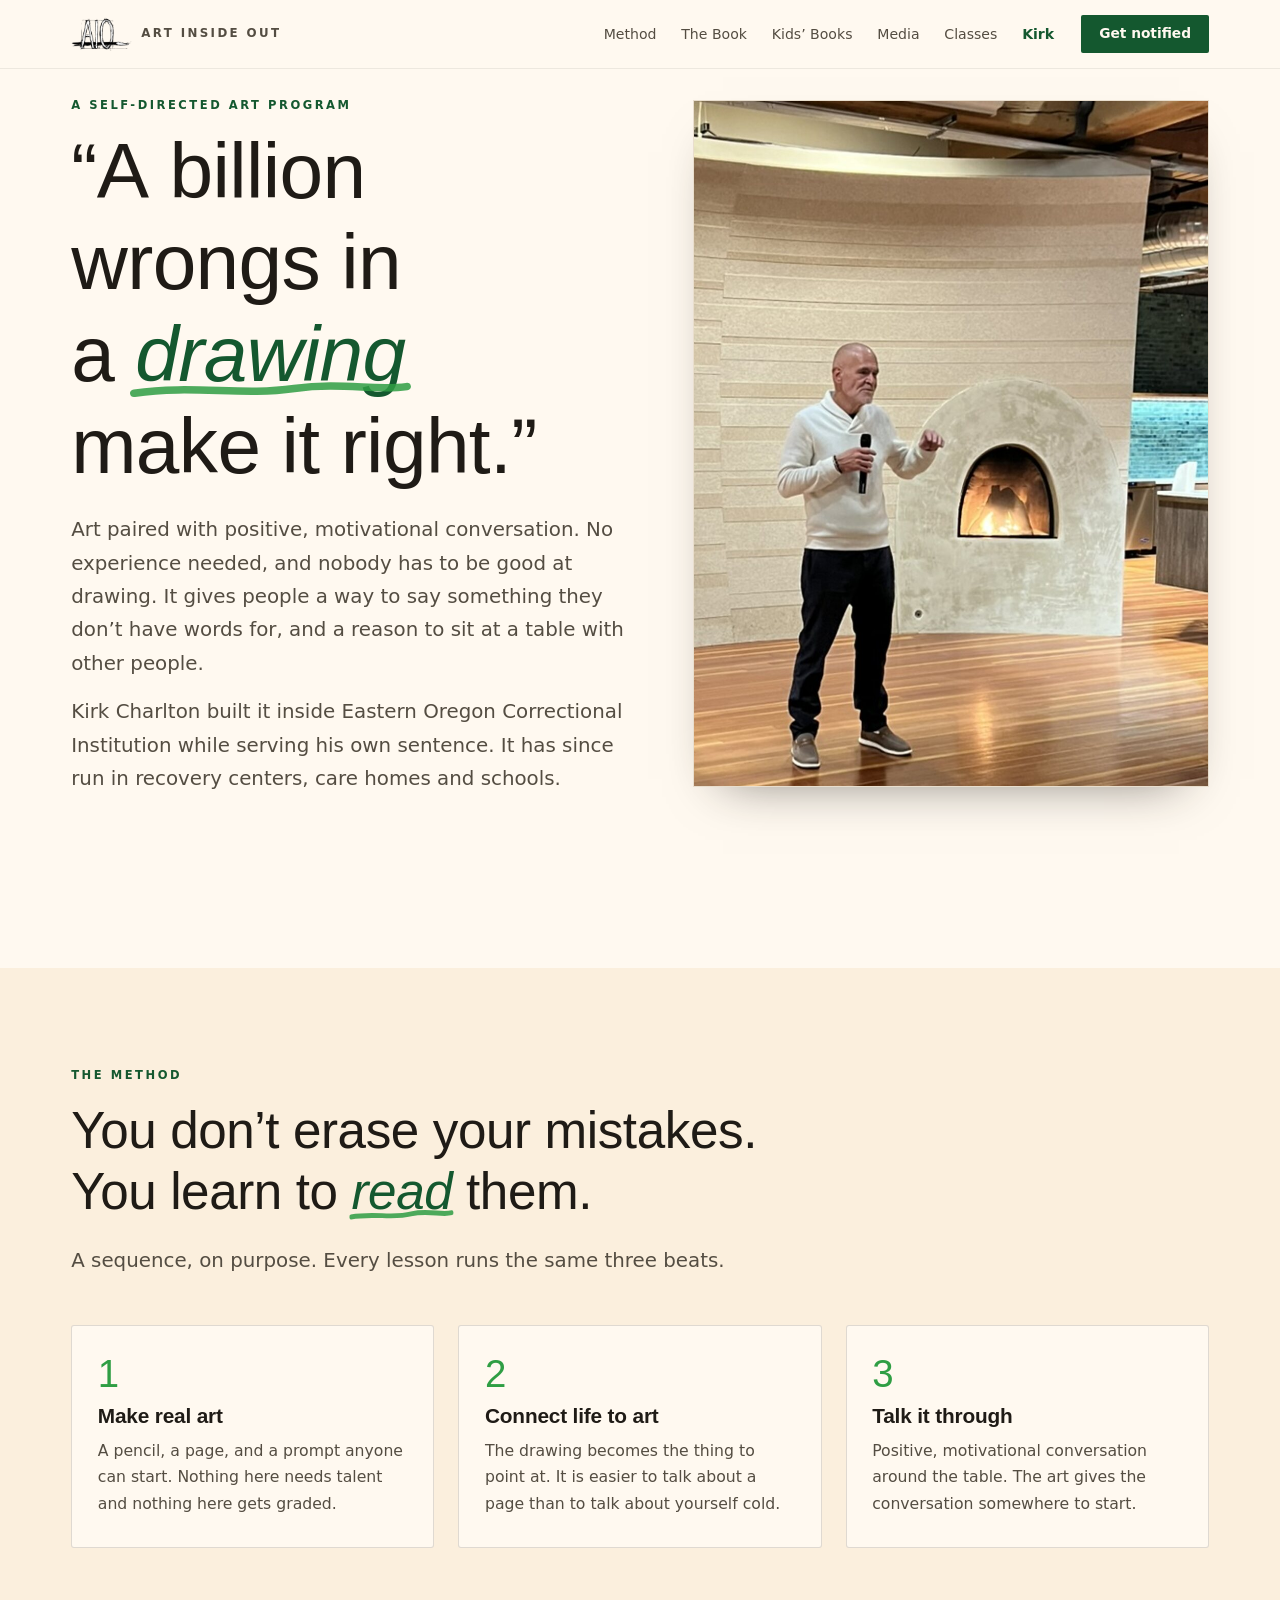
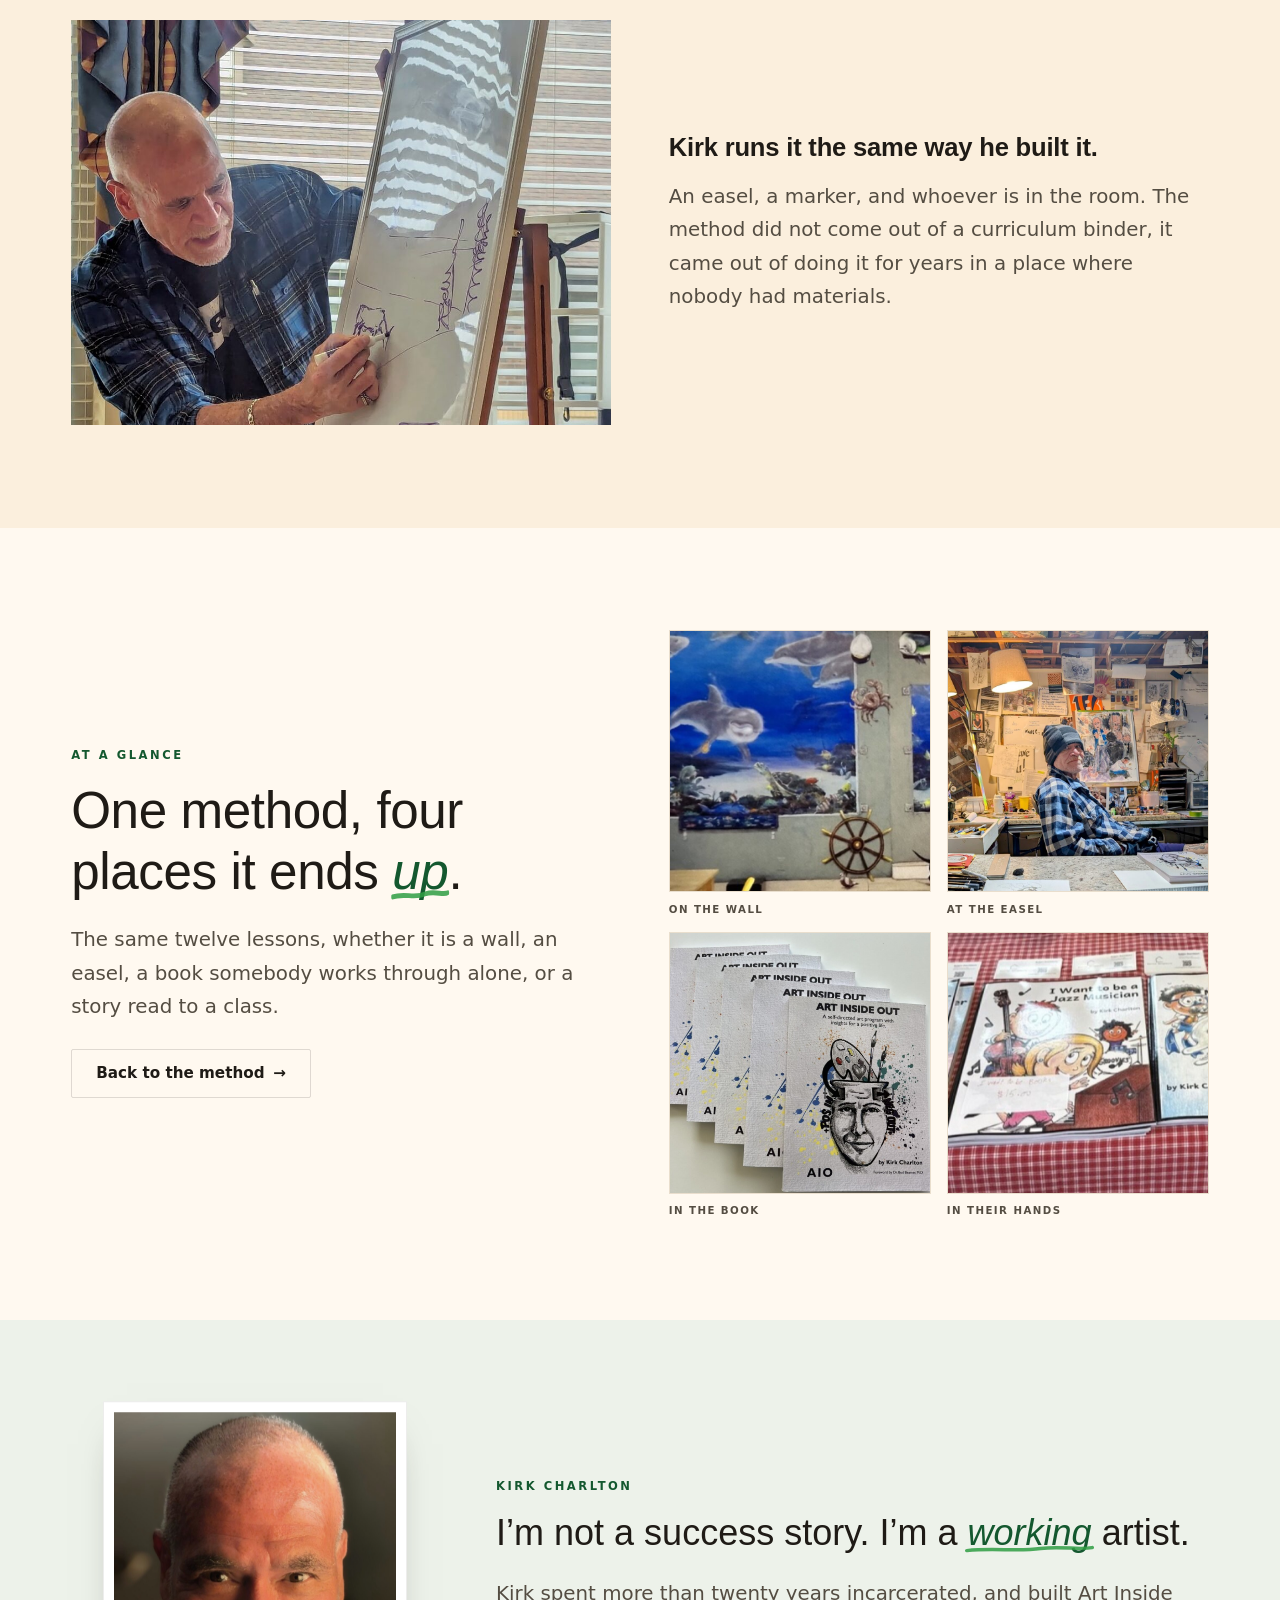
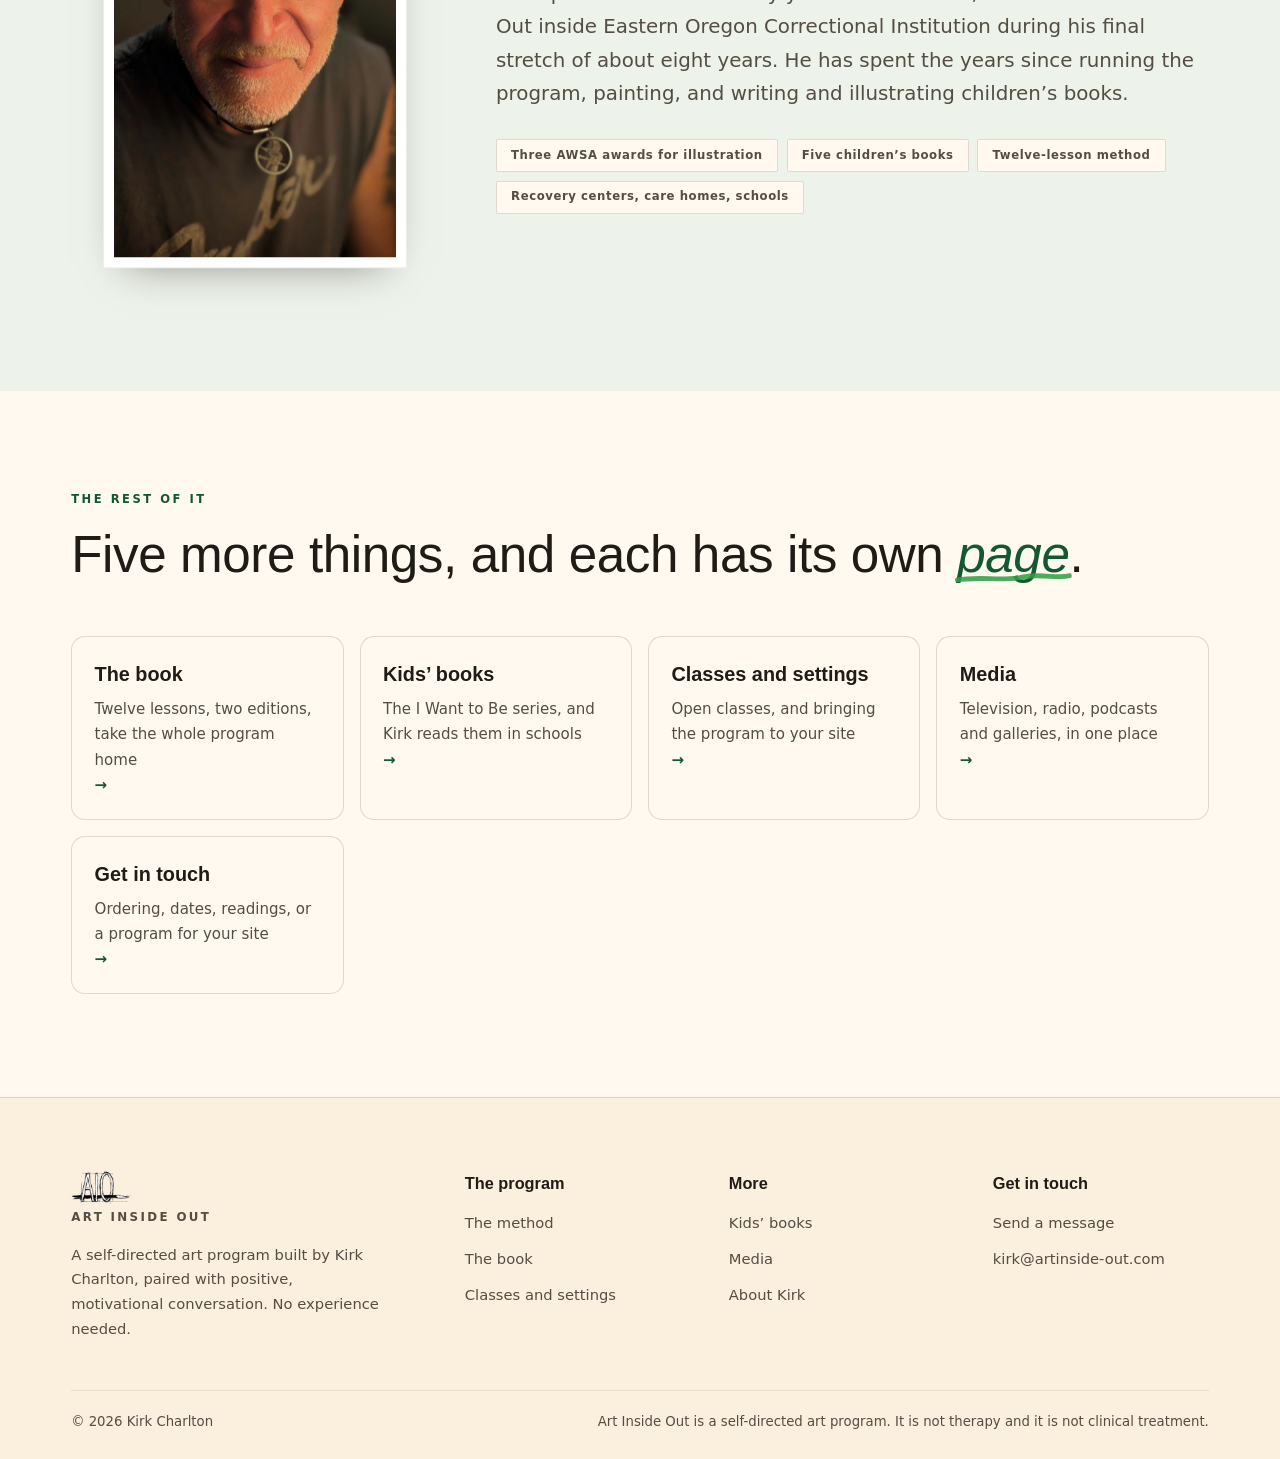
==== index.html @ ea736157 "Publish site from forge Built from clients/AIO/site. Internal design comments stripped from this cop" ====
<!doctype html>
<html lang="en">
<head>
<meta charset="utf-8" />
<meta name="viewport" content="width=device-width, initial-scale=1" />
<title>Art Inside Out, a self-directed art program by Kirk Charlton</title>
<meta name="description" content="Art paired with positive, motivational conversation. Built by Kirk Charlton inside Eastern Oregon Correctional Institution, and now run in recovery centers, care homes and schools." />

<link rel="canonical" href="https://artinside-out.com/" />
<link rel="icon" href="assets/photos/favicon.png" sizes="any" />
<link rel="apple-touch-icon" href="assets/photos/favicon.png" />
<meta name="theme-color" content="#FFF9F0" />
<meta property="og:type" content="website" />
<meta property="og:site_name" content="Art Inside Out" />
<meta property="og:url" content="https://artinside-out.com/" />
<meta property="og:title" content="Art Inside Out, a self-directed art program by Kirk Charlton" />
<meta property="og:description" content="Art paired with positive, motivational conversation. Built by Kirk Charlton inside Eastern Oregon Correctional Institution, and now run in recovery centers, care homes and schools." />
<meta property="og:image" content="https://artinside-out.com/assets/photos/og-card.jpg" />
<meta property="og:image:width" content="1200" />
<meta property="og:image:height" content="630" />
<meta property="og:image:alt" content="A hand-painted aquarium mural covering the walls of a common room, painted by people who ran the Art Inside Out program." />
<meta name="twitter:card" content="summary_large_image" />
<meta name="twitter:title" content="Art Inside Out, a self-directed art program by Kirk Charlton" />
<meta name="twitter:description" content="Art paired with positive, motivational conversation. Built by Kirk Charlton inside Eastern Oregon Correctional Institution, and now run in recovery centers, care homes and schools." />
<meta name="twitter:image" content="https://artinside-out.com/assets/photos/og-card.jpg" />
<link rel="stylesheet" href="assets/styles.css" />
</head>
<body>
<a class="skip" href="#main">Skip to content</a>

<header class="nav">
  <div class="nav-in">
    <a class="brand" href="index.html">
      <img src="assets/photos/logo.png" alt="Art Inside Out" width="44" height="44" />
      <span>Art Inside Out</span>
    </a>

    <button class="burger" type="button" aria-expanded="false" aria-controls="nav-links">Menu</button>

    <ul class="nav-links" id="nav-links" data-open="false">
      <li><a href="index.html#method">Method</a></li>
      <li><a href="book.html">The Book</a></li>
      <li><a href="kids.html">Kids&rsquo; Books</a></li>
      <li><a href="media.html">Media</a></li>
      <li><a href="classes.html">Classes</a></li>
      <li><a href="index.html#kirk">Kirk</a></li>
    </ul>

    <a class="btn btn--solid btn--nav" href="notify.html">Get notified</a>
  </div>
</header>

<main id="main">

<section class="band hero" id="top" data-drift>
  <div class="wrap">
    <div class="hero-grid">
      <div>
        <p class="label rise">A self-directed art program</p>
        <h1 class="paint">&ldquo;A billion wrongs in a <span class="mark">drawing<svg viewBox="0 0 260 20" preserveAspectRatio="none" aria-hidden="true"><path d="M4 14 C 58 5, 104 17, 152 9 C 196 2, 228 12, 256 7" /></svg></span> <span class="nb">make it right.&rdquo;</span></h1>
        <p class="lede rise d1">
          Art paired with positive, motivational conversation. No experience needed, and
          nobody has to be good at drawing. It gives people a way to say something they
          don&rsquo;t have words for, and a reason to sit at a table with other people.
        </p>
        <p class="lede rise d2" style="margin-top:.95rem">
          Kirk Charlton built it inside Eastern Oregon Correctional Institution while
          serving his own sentence. It has since run in recovery centers, care homes
          and schools.
        </p>
        <div class="hero-cta rise d3">
          <a class="btn btn--solid" href="book.html">Take the program home <span class="arw" aria-hidden="true">&rarr;</span></a>
          <a class="btn btn--ghost" href="#method">See how it works</a>
        </div>
      </div>

      
      <div class="hero-art">
      <figure class="hero-photo settle">
        <img src="assets/photos/kirk-speaking-event.jpg?v=1" alt="Kirk Charlton speaking at an event, microphone in one hand and the other raised mid-gesture, standing on a wood floor in front of a plaster fireplace." />
      </figure>
      </div>
    </div>
  </div>
</section>
<section class="band band-cream" id="method" data-drift>
  <div class="wrap">
    <p class="label rise">The method</p>
    <h2 class="paint">You don&rsquo;t erase your mistakes. You learn to <span class="mark">read<svg viewBox="0 0 260 20" preserveAspectRatio="none" aria-hidden="true"><path d="M5 13 C 62 6, 108 16, 154 8 C 198 1, 230 11, 255 6" /></svg></span> them.</h2>
    <p class="lede rise d1">A sequence, on purpose. Every lesson runs the same three beats.</p>

    <div class="grid-3">
      <article class="card rise d1" data-tilt>
        <span class="card-n">1</span>
        <h3>Make real art</h3>
        <p>A pencil, a page, and a prompt anyone can start. Nothing here needs talent
           and nothing here gets graded.</p>
      </article>
      <article class="card rise d2" data-tilt>
        <span class="card-n">2</span>
        <h3>Connect life to art</h3>
        <p>The drawing becomes the thing to point at. It is easier to talk about a
           page than to talk about yourself cold.</p>
      </article>
      <article class="card rise d3" data-tilt>
        <span class="card-n">3</span>
        <h3>Talk it through</h3>
        <p>Positive, motivational conversation around the table. The art gives the
           conversation somewhere to start.</p>
      </article>
    </div>

    <div class="duo" style="margin-top:clamp(3rem,6vw,4.5rem)">
      <figure class="shot shot-4x3 settle drift-2">
        <img src="assets/photos/kirk-easel.jpg" alt="Kirk Charlton drawing on a board at an easel." />
      </figure>
      <div>
        <h3 style="font-size:1.6rem">Kirk runs it the same way he built it.</h3>
        <p class="lede rise d1" style="margin-top:1rem">
          An easel, a marker, and whoever is in the room. The method did not come out
          of a curriculum binder, it came out of doing it for years in a place where
          nobody had materials.
        </p>
      </div>
    </div>
  </div>
</section>
<section class="band" id="orbit" data-drift>
  <div class="wrap">
    <div class="duo" style="margin-top:0">
      <div>
        <p class="label rise">At a glance</p>
        <h2 class="paint">One method, four places it ends <span class="nb"><span class="mark">up<svg viewBox="0 0 260 20" preserveAspectRatio="none" aria-hidden="true"><path d="M5 13 C 60 6, 106 16, 152 8 C 198 2, 230 11, 255 6" /></svg></span>.</span></h2>
        <p class="lede rise d1">
          The same twelve lessons, whether it is a wall, an easel, a book somebody
          works through alone, or a story read to a class.
        </p>
        <p class="rise d2" style="margin-top:1.6rem">
          <a class="btn btn--ghost" href="#method">Back to the method <span class="arw" aria-hidden="true">&rarr;</span></a>
        </p>
      </div>

      <div class="tiles">
        <figure class="tile rise d1">
          <img src="assets/photos/mural-detail.jpg" alt="A hand-painted underwater mural on a common room wall." />
          <figcaption>On the wall</figcaption>
        </figure>
        <figure class="tile rise d1">
          <img src="assets/photos/kirk-den.jpg" alt="Kirk Charlton at work in his studio." />
          <figcaption>At the easel</figcaption>
        </figure>
        <figure class="tile rise d2">
          <img src="assets/photos/booklets.jpg" alt="A fanned stack of Art Inside Out booklets." />
          <figcaption>In the book</figcaption>
        </figure>
        <figure class="tile rise d2">
          <img src="assets/photos/kid-detail.jpg" alt="One of the I Want to Be books on a table." />
          <figcaption>In their hands</figcaption>
        </figure>
      </div>
    </div>
  </div>
</section>
<section class="band band-sage" id="kirk" data-drift>
  <div class="wrap">
    <div class="person">
      <div class="face drift-2">
        <img src="assets/photos/kirk-portrait.jpg" alt="Kirk Charlton, artist and founder of Art Inside Out." />
      </div>
      <div>
        <p class="label rise">Kirk Charlton</p>
        <p class="quote paint">I&rsquo;m not a success story. I&rsquo;m a <span class="mark">working<svg viewBox="0 0 260 20" preserveAspectRatio="none" aria-hidden="true"><path d="M4 13 C 58 6, 106 16, 152 8 C 196 2, 228 12, 256 6" /></svg></span> artist.</p>
        <p class="lede rise d1">
          Kirk spent more than twenty years incarcerated, and built Art Inside Out
          inside Eastern Oregon Correctional Institution during his final stretch of
          about eight years. He has spent the years since running the program,
          painting, and writing and illustrating children&rsquo;s books.
        </p>
        <ul class="creds rise d2">
          <li>Three AWSA awards for illustration</li>
          <li>Five children&rsquo;s books</li>
          <li>Twelve-lesson method</li>
          <li>Recovery centers, care homes, schools</li>
        </ul>
      </div>
    </div>
  </div>
</section>

<section class="band" id="more" data-drift>
  <div class="wrap">
    <p class="label rise">The rest of it</p>
    <h2 class="paint">Five more things, and each has its own <span class="nb"><span class="mark">page<svg viewBox="0 0 260 20" preserveAspectRatio="none" aria-hidden="true"><path d="M4 13 C 58 6, 106 16, 152 8 C 196 2, 228 12, 256 6" /></svg></span>.</span></h2>

    <nav class="router rise d1" aria-label="The rest of the site">
      <a href="book.html">
        <b>The book</b>
        <span>Twelve lessons, two editions, take the whole program home <span class="arw" aria-hidden="true">&rarr;</span></span>
      </a>
      <a href="kids.html">
        <b>Kids&rsquo; books</b>
        <span>The I Want to Be series, and Kirk reads them in schools <span class="arw" aria-hidden="true">&rarr;</span></span>
      </a>
      <a href="classes.html">
        <b>Classes and settings</b>
        <span>Open classes, and bringing the program to your site <span class="arw" aria-hidden="true">&rarr;</span></span>
      </a>
      <a href="media.html">
        <b>Media</b>
        <span>Television, radio, podcasts and galleries, in one place <span class="arw" aria-hidden="true">&rarr;</span></span>
      </a>
      <a href="notify.html">
        <b>Get in touch</b>
        <span>Ordering, dates, readings, or a program for your site <span class="arw" aria-hidden="true">&rarr;</span></span>
      </a>
    </nav>
  </div>
</section>

</main>

<footer class="site-foot">
  <div class="wrap">
    <div class="foot-grid">
      <div>
        <a class="brand" href="index.html">
          <img src="assets/photos/logo.png" alt="" width="40" height="40" />
          <span>Art Inside Out</span>
        </a>
        <p class="foot-blurb">A self-directed art program built by Kirk Charlton, paired with
        positive, motivational conversation. No experience needed.</p>
      </div>
      <div>
        <h4>The program</h4>
        <ul>
          <li><a href="index.html#method">The method</a></li>
          <li><a href="book.html">The book</a></li>
          <li><a href="classes.html">Classes and settings</a></li>
        </ul>
      </div>
      <div>
        <h4>More</h4>
        <ul>
          <li><a href="kids.html">Kids&rsquo; books</a></li>
          <li><a href="media.html">Media</a></li>
          <li><a href="index.html#kirk">About Kirk</a></li>
        </ul>
      </div>
      <div>
        <h4>Get in touch</h4>
        <ul>
          <li><a href="notify.html">Send a message</a></li>
          <li><a href="mailto:kirk@artinside-out.com">kirk@artinside-out.com</a></li>
        </ul>
      </div>
    </div>
    <div class="foot-btm">
      <span>&copy; 2026 Kirk Charlton</span>
      <span>Art Inside Out is a self-directed art program. It is not therapy and it is not clinical treatment.</span>
    </div>
  </div>
</footer>

<script src="assets/site.js"></script>
</body>
</html>
---- assets/styles.css ----
:root{
  --display:"Optima","Optima nova",Candara,"Gill Sans","Gill Sans MT","Trebuchet MS",sans-serif;
  --text:"Avenir Next",Avenir,"Segoe UI",system-ui,-apple-system,Helvetica,Arial,sans-serif;

  --paper:#FFF9F0;
  --cream:#FBEFDD;   
  --sage:#EDF2EA;

  --ink:#1F1B16;     
  --soft:#544D42;    
  --forest:#14582F;  

  --green:#2F9E44;   
  --gold:#F6B01E;    

  --rule:rgba(31,27,22,.14);
  --rule-2:rgba(31,27,22,.08);
  --wide:1240px;
  --pad:clamp(1.15rem,4vw,3.5rem);
  --nav-h:68px;
}

*{box-sizing:border-box}
html{scroll-behavior:smooth;scroll-padding-top:calc(var(--nav-h) + 12px)}
@media (prefers-reduced-motion:reduce){html{scroll-behavior:auto}}
body{
  margin:0;background:var(--paper);color:var(--ink);
  font:400 17px/1.68 var(--text);-webkit-font-smoothing:antialiased;
  overflow-x:hidden;
}
p{margin:0}
a{color:inherit}
img{max-width:100%;display:block}

h1,h2,h3{font-family:var(--display);font-weight:400;margin:0;letter-spacing:-.008em}

h1{font-size:clamp(2.6rem,6.6vw,4.9rem);line-height:1.17;text-wrap:balance}
h2{font-size:clamp(1.95rem,4.4vw,3.2rem);line-height:1.2;text-wrap:balance}
h3{font-family:var(--display);font-size:1.3rem;line-height:1.24;font-weight:600}

.wrap{width:min(var(--wide),100%);margin-inline:auto;padding-inline:var(--pad)}
.band{padding-block:clamp(3.6rem,8vw,7rem);position:relative}
.band-cream{background:var(--cream)}
.band-sage{background:var(--sage)}

.label{
  font:600 .72rem/1 var(--text);letter-spacing:.22em;text-transform:uppercase;
  color:var(--forest);margin-bottom:1.15rem;
}
.lede{font-size:clamp(1.06rem,1.85vw,1.24rem);color:var(--soft);max-width:56ch;margin-top:1.3rem}

.skip{position:absolute;left:-9999px}
.skip:focus{left:1rem;top:1rem;z-index:200;background:var(--ink);color:var(--paper);padding:.7rem 1rem;border-radius:6px}

.nav{
  position:sticky;top:0;z-index:100;background:rgba(255,249,240,.93);
  backdrop-filter:saturate(1.4) blur(9px);-webkit-backdrop-filter:saturate(1.4) blur(9px);
  border-bottom:1px solid var(--rule-2);
}
.nav-in{
  width:min(var(--wide),100%);margin-inline:auto;padding-inline:var(--pad);
  min-height:var(--nav-h);display:flex;align-items:center;gap:1rem;
}
.brand{display:flex;align-items:center;gap:.6rem;text-decoration:none;flex:none;margin-right:auto}
.brand img{height:34px;width:auto}
.brand span{
  font:600 .74rem/1 var(--text);letter-spacing:.2em;text-transform:uppercase;color:var(--soft);
}
@media (max-width:420px){.brand span{display:none}}

.nav-links{display:flex;align-items:center;gap:.15rem;list-style:none;margin:0;padding:0}
.nav-links a{
  display:block;padding:.55rem .7rem;text-decoration:none;
  font:500 .88rem/1 var(--text);color:var(--soft);border-radius:3px;
  transition:color .2s,background .2s;
}
.nav-links a:hover{color:var(--forest);background:rgba(47,158,68,.09)}
.nav-links a[aria-current="true"]{color:var(--forest);font-weight:700}
.nav .btn{padding:.7rem 1.05rem;font-size:.86rem;flex:none}

.burger{
  display:none;flex:none;background:none;border:1px solid var(--rule);border-radius:3px;
  padding:.6rem .8rem;font:600 .84rem/1 var(--text);color:var(--ink);cursor:pointer;
  min-height:44px;min-width:44px;
}
@media (max-width:900px){
  .burger{display:block}
  .nav-links{
    position:absolute;left:0;right:0;top:100%;flex-direction:column;align-items:stretch;
    background:var(--paper);border-bottom:1px solid var(--rule);
    padding:.5rem var(--pad) 1rem;gap:0;
  }
  .nav-links[data-open="false"]{display:none}
  .nav-links a{padding:.85rem .2rem;border-bottom:1px solid var(--rule-2);font-size:1rem}
  .nav .btn--nav{display:none}
}

.btn{
  display:inline-flex;align-items:center;gap:.55rem;
  font:600 .95rem/1 var(--text);text-decoration:none;
  padding:1rem 1.5rem;border-radius:2px;border:1.5px solid transparent;cursor:pointer;
  transition:transform .24s cubic-bezier(.22,.61,.36,1),background .24s,color .24s,border-color .24s;
}

.btn--solid{background:var(--forest);color:var(--paper)}
.btn--ghost{border-color:var(--rule);color:var(--ink);background:none}
.btn--ghost:hover{border-color:var(--forest);color:var(--forest)}
.btn:hover{transform:translateY(-2px)}
.btn:focus-visible{outline:3px solid var(--ink);outline-offset:3px;
                    box-shadow:0 0 0 6px rgba(246,176,30,.55)}
.btn .arw{transition:transform .24s cubic-bezier(.22,.61,.36,1)}
.btn:hover .arw{transform:translateX(5px)}

.mark{position:relative;display:inline-block;font-style:italic;color:var(--forest);white-space:nowrap}
.nb{white-space:nowrap}
.mark svg{position:absolute;left:-2%;bottom:.02em;width:104%;height:.24em;overflow:visible;pointer-events:none}
.mark path{fill:none;stroke:var(--green);stroke-width:8;stroke-linecap:round;opacity:.85}
.js .mark path{stroke-dasharray:260;stroke-dashoffset:260;transition:stroke-dashoffset 1.15s cubic-bezier(.22,.61,.36,1) .35s}
.js .paint.in .mark path{stroke-dashoffset:0}

.js .paint .w{display:inline-block}
.js .paint .w>i{
  display:inline-block;font-style:inherit;
  opacity:0;transform:translateY(.16em);filter:blur(5px);
  transition:opacity .68s ease,transform .68s cubic-bezier(.22,.61,.36,1),filter .68s ease;
  transition-delay:calc(var(--i,0) * 62ms);
}
.js .paint.in .w>i{opacity:1;transform:none;filter:blur(0)}

.js .rise{opacity:0;transform:translateY(18px);transition:opacity .8s ease,transform .8s cubic-bezier(.22,.61,.36,1)}
.js .rise.in{opacity:1;transform:none}
.js .rise.d1{transition-delay:.12s}
.js .rise.d2{transition-delay:.24s}
.js .rise.d3{transition-delay:.36s}
.js .rise.d4{transition-delay:.48s}

.js .settle img{transform:scale(1.07);opacity:0;transition:transform 1.25s cubic-bezier(.22,.61,.36,1),opacity .9s ease}
.js .settle.in img{transform:scale(1);opacity:1}

.drift{will-change:transform;transform:translate3d(0,calc(var(--p,0) * -2.6rem),0)}
.drift-2{will-change:transform;transform:translate3d(0,calc(var(--p,0) * -1.3rem),0)}
.drift-3{will-change:transform;transform:translate3d(0,calc(var(--p,0) * -3.6rem),0)}

.hero{padding-top:clamp(1.4rem,2.4vw,2.2rem);padding-bottom:clamp(3.5rem,7vw,6rem)}

.hero-grid{display:grid;gap:clamp(2.6rem,5vw,4.5rem);align-items:start}
@media (min-width:1000px){.hero-grid{grid-template-columns:1.04fr .96fr}}
.hero h1{max-width:14ch}
.hero .label{margin-bottom:.9rem}
.hero-cta{display:flex;flex-wrap:wrap;gap:.75rem;margin-top:2.1rem}

.hero-art{position:relative;width:100%}
.hero-photo{
  margin:0;overflow:hidden;aspect-ratio:3/4;background:var(--cream);
  border:1px solid var(--rule-2);box-shadow:0 22px 50px -30px rgba(31,27,22,.6);
}
.hero-photo img{width:100%;height:100%;object-fit:cover;object-position:50% 50%}

@media (max-width:1000px){.hero-photo{aspect-ratio:4/5}}

.tiles{display:grid;grid-template-columns:repeat(2,1fr);gap:1rem}
.tile{margin:0;position:relative}
.tile img{width:100%;aspect-ratio:1/1;object-fit:cover;background:var(--cream);
          border:1px solid var(--rule-2);
          transition:transform .4s cubic-bezier(.22,.61,.36,1),box-shadow .4s}
.tile:hover img{transform:translateY(-4px);box-shadow:0 18px 38px -24px rgba(31,27,22,.55)}
.tile figcaption{
  margin-top:.65rem;font:600 .64rem/1.3 var(--text);letter-spacing:.14em;
  text-transform:uppercase;color:var(--soft);
}

.hang{position:relative;aspect-ratio:1/1;width:100%;max-width:33rem;margin-inline:auto}
.frame{
  position:absolute;background:#fff;padding:.5rem;border:1px solid var(--rule-2);
  box-shadow:0 14px 34px -20px rgba(31,27,22,.55),0 2px 6px -3px rgba(31,27,22,.28);
}
.frame img{width:100%;height:100%;object-fit:cover}
.frame figcaption{
  font:600 .58rem/1.3 var(--text);letter-spacing:.14em;text-transform:uppercase;
  color:var(--soft);text-align:center;padding-top:.45rem;
}
.js .frame{opacity:0;transform:translateY(22px) rotate(var(--rot,0deg)) scale(.96);
           transition:opacity .8s ease,transform .9s cubic-bezier(.22,.61,.36,1)}
.js .hang.in .frame{opacity:1;transform:rotate(var(--rot,0deg))}
.js .hang.in .frame:nth-of-type(1){transition-delay:.10s}
.js .hang.in .frame:nth-of-type(2){transition-delay:.28s}
.js .hang.in .frame:nth-of-type(3){transition-delay:.46s}
.js .hang.in .frame:nth-of-type(4){transition-delay:.64s}

.mbars{margin-top:clamp(2.4rem,4.5vw,3.2rem);list-style:none;padding:0;
       border-top:1px solid var(--rule)}
.mbars li{border-bottom:1px solid var(--rule)}
.mbars a,.mbars .dead{
  display:grid;gap:.5rem 1.1rem;align-items:center;
  grid-template-columns:5.6rem 1fr auto auto;
  padding:1.05rem .8rem;text-decoration:none;color:inherit;
  transition:background .28s,padding .28s cubic-bezier(.22,.61,.36,1);
}
.mbars a:hover{background:rgba(47,158,68,.08);padding-left:1.35rem}
.mbars a:focus-visible{outline:3px solid var(--ink);outline-offset:-3px;
                       box-shadow:inset 0 0 0 6px rgba(246,176,30,.55)}
.mtype{
  font:700 .62rem/1 var(--text);letter-spacing:.15em;text-transform:uppercase;
  color:var(--forest);border:1px solid var(--rule);border-radius:2px;
  padding:.45rem .5rem;text-align:center;background:var(--paper);
}
.mwhat b{display:block;font:600 .72rem/1 var(--text);letter-spacing:.13em;
         text-transform:uppercase;color:var(--soft);margin-bottom:.35rem}
.mwhat span{display:block;font-size:1.02rem;line-height:1.35}
.mwhen{font:500 .8rem/1 var(--text);color:var(--soft);white-space:nowrap}
.mgo{font-size:1.05rem;color:var(--forest);transition:transform .28s cubic-bezier(.22,.61,.36,1);opacity:0}
.mbars a:hover .mgo,.mbars a:focus-visible .mgo{opacity:1;transform:translateX(4px)}

.mbars .dead{cursor:default}
.mbars .dead .mwhat span,.mbars .dead .mtype{color:var(--soft);opacity:.75}
.mbars .dead .mnote{font:500 .72rem/1 var(--text);color:var(--soft);font-style:italic}
@media (max-width:720px){
  .mbars a,.mbars .dead{grid-template-columns:5.6rem 1fr;padding-inline:.4rem}
  .mbars a:hover{padding-left:.75rem}
  .mwhen{grid-column:2;font-size:.76rem}
  .mgo{display:none}
}

.grid-3{display:grid;gap:1.5rem;margin-top:3rem}
@media (min-width:820px){.grid-3{grid-template-columns:repeat(3,1fr)}}
.card{
  background:var(--paper);border:1px solid var(--rule);border-radius:3px;
  padding:1.8rem 1.6rem 1.9rem;
  transform:perspective(900px) rotateX(calc(var(--ty,0) * -2.2deg)) rotateY(calc(var(--tx,0) * 2.2deg));
  transition:transform .45s cubic-bezier(.22,.61,.36,1),box-shadow .35s,border-color .35s;
}
.card:hover{box-shadow:0 22px 46px -28px rgba(31,27,22,.5);border-color:rgba(47,158,68,.55)}
.card-n{font-family:var(--display);font-size:2.4rem;line-height:1;color:var(--green);display:block;margin-bottom:.6rem}
.card p{margin-top:.6rem;color:var(--soft);font-size:.98rem}

.shelf{display:grid;gap:1.6rem;margin-top:3rem}

@media (min-width:820px){.shelf{grid-template-columns:repeat(auto-fit,minmax(0,22rem));justify-content:center}}
.vol{
  background:var(--paper);border:1px solid var(--rule);border-radius:3px;padding:1.5rem;
  display:flex;flex-direction:column;
  transform:perspective(900px) rotateX(calc(var(--ty,0) * -2deg)) rotateY(calc(var(--tx,0) * 2deg));
  transition:transform .45s cubic-bezier(.22,.61,.36,1),box-shadow .35s,border-color .35s;
}
.vol:hover,.vol:focus-within{box-shadow:0 24px 50px -28px rgba(31,27,22,.5);border-color:rgba(47,158,68,.55)}
.vol .cover{aspect-ratio:3/4;overflow:hidden;background:var(--cream);border:1px solid var(--rule-2)}
.vol .cover img{width:100%;height:100%;object-fit:cover;transition:transform .6s cubic-bezier(.22,.61,.36,1)}
.vol:hover .cover img{transform:scale(1.05)}
.vol h3{margin-top:1.15rem}
.vol .sub{font-size:.89rem;color:var(--soft);margin-top:.4rem}
.vol .desc{font-size:.95rem;color:var(--soft);margin-top:.8rem;flex:1}
.vol .row{display:flex;align-items:baseline;justify-content:space-between;gap:1rem;
          margin-top:1.35rem;padding-top:1.1rem;border-top:1px solid var(--rule)}
.price{font-family:var(--display);font-size:1.45rem;line-height:1;color:var(--ink)}
.soon{font:600 .67rem/1 var(--text);letter-spacing:.13em;text-transform:uppercase;color:var(--soft)}

.kids{display:grid;gap:1.1rem;margin-top:2.6rem;grid-template-columns:repeat(2,1fr)}
@media (min-width:700px){.kids{grid-template-columns:repeat(5,1fr)}}
.kid{
  background:var(--paper);border:1px solid var(--rule);border-radius:3px;padding:.85rem;
  text-align:center;transition:transform .34s cubic-bezier(.22,.61,.36,1),border-color .34s,box-shadow .34s;
}
.kid:hover{transform:translateY(-6px) rotate(-1.2deg);border-color:rgba(47,158,68,.55);
           box-shadow:0 16px 34px -22px rgba(31,27,22,.5)}
.kid .sq{aspect-ratio:3/4;overflow:hidden;background:var(--cream)}
.kid .sq img{width:100%;height:100%;object-fit:cover}
.kid b{display:block;font:600 .81rem/1.3 var(--text);margin-top:.7rem}
.kid span{display:block;font-size:.77rem;color:var(--soft);margin-top:.25rem}

.seq{display:grid;gap:.55rem;margin-top:2.4rem;grid-template-columns:repeat(2,1fr)}
@media (min-width:640px){.seq{grid-template-columns:repeat(3,1fr)}}
@media (min-width:980px){.seq{grid-template-columns:repeat(4,1fr)}}
.slot{
  display:flex;align-items:center;gap:.7rem;padding:.85rem 1rem;
  border:1px solid var(--rule);border-radius:3px;background:var(--paper);
  transition:border-color .3s,transform .3s cubic-bezier(.22,.61,.36,1);
}
.slot:hover{border-color:rgba(47,158,68,.55);transform:translateX(3px)}
.slot b{font-family:var(--display);font-size:1.25rem;color:var(--green);line-height:1;flex:none;min-width:1.4rem}
.slot span{font-size:.86rem;color:var(--soft)}

.shot{margin:0;overflow:hidden;background:var(--cream)}
.shot img{width:100%;height:100%;object-fit:cover}
.shot-wide{aspect-ratio:16/10}
.shot-4x3{aspect-ratio:4/3}
.shot-band{aspect-ratio:12/5}
.shot--top img{object-position:50% 16%}
.shot figcaption{margin-top:.65rem;font:500 .77rem/1.45 var(--text);color:var(--soft)}

.duo{display:grid;gap:clamp(2rem,4.5vw,3.6rem);align-items:center}
@media (min-width:900px){.duo{grid-template-columns:1fr 1fr}}
.duo + .duo{margin-top:clamp(3.5rem,7vw,5.5rem)}

.person{display:grid;gap:clamp(2rem,4.5vw,3.8rem);align-items:center}
@media (min-width:900px){.person{grid-template-columns:.68fr 1.32fr}}
.face{position:relative;max-width:19rem;margin-inline:auto;width:100%;
      background:#fff;padding:.6rem;border:1px solid var(--rule-2);
      box-shadow:0 18px 40px -24px rgba(31,27,22,.55)}
.quote{font-family:var(--display);font-size:clamp(1.5rem,2.9vw,2.25rem);line-height:1.22;margin-bottom:1.4rem}
.creds{display:flex;flex-wrap:wrap;gap:.55rem;margin-top:1.8rem;padding:0;list-style:none}
.creds li{font:600 .73rem/1 var(--text);letter-spacing:.05em;color:var(--soft);
          border:1px solid var(--rule);border-radius:2px;padding:.6rem .88rem;background:var(--paper)}

.signup{display:grid;gap:clamp(1.8rem,4vw,3.2rem);align-items:start}
@media (min-width:860px){.signup{grid-template-columns:1fr 1fr}}
.field{display:block;margin-top:1.1rem}
.field span{display:block;font:600 .74rem/1 var(--text);letter-spacing:.14em;
            text-transform:uppercase;color:var(--soft);margin-bottom:.5rem}
.field input{
  width:100%;font:400 1rem/1.4 var(--text);color:var(--ink);
  padding:.85rem .95rem;border:1px solid var(--rule);border-radius:3px;background:var(--paper);
}
.field input:focus-visible{outline:3px solid var(--ink);outline-offset:2px;border-color:var(--forest);
                           box-shadow:0 0 0 5px rgba(246,176,30,.55)}
.result{margin-top:1.4rem;border:1px solid var(--rule);border-left:3px solid var(--green);
        padding:1.1rem 1.25rem;background:var(--paper);font-size:.93rem;color:var(--soft)}
.result textarea{width:100%;margin-top:.7rem;font:400 .86rem/1.5 var(--text);color:var(--ink);
                 border:1px solid var(--rule);border-radius:3px;padding:.7rem;background:var(--cream);min-height:6.5rem}

.note{
  border:1px solid var(--rule);border-left:3px solid var(--green);
  padding:1.1rem 1.3rem;background:var(--paper);
  font-size:.91rem;color:var(--soft);margin-top:2.6rem;max-width:72ch;
}
.note b{color:var(--ink);display:block;margin-bottom:.4rem;
        font:600 .69rem/1 var(--text);letter-spacing:.16em;text-transform:uppercase}

@media (prefers-reduced-motion:reduce){
  .drift,.drift-2,.drift-3{transform:none !important}
  .js .paint .w>i{opacity:1 !important;transform:none !important;filter:none !important;transition:none !important}
  .js .rise{opacity:1 !important;transform:none !important;transition:none !important}
  .js .settle img{transform:none !important;opacity:1 !important;transition:none !important}
  .js .frame{opacity:1 !important;transform:rotate(var(--rot,0deg)) !important;transition:none !important}
  .card,.vol{transform:none !important}
  .btn,.kid,.card,.vol,.slot,.nav-links a{transition:none !important}
}

.site-foot{background:var(--cream);border-top:1px solid var(--rule);
           padding-block:clamp(2.8rem,6vw,4.5rem) 1.6rem}
.foot-grid{display:grid;gap:clamp(1.8rem,4vw,3rem);
           grid-template-columns:1.6fr repeat(3,1fr)}
@media (max-width:900px){.foot-grid{grid-template-columns:1fr 1fr}}
@media (max-width:520px){.foot-grid{grid-template-columns:1fr}}
.site-foot .brand{margin-right:0;margin-bottom:.9rem}
.foot-blurb{color:var(--soft);font-size:.92rem;max-width:34ch}
.site-foot h4{font-family:var(--display);font-size:1.02rem;font-weight:600;
              margin:0 0 .7rem;color:var(--ink)}
.site-foot ul{list-style:none;margin:0;padding:0;display:grid;gap:.45rem}
.site-foot a{color:var(--soft);text-decoration:none;font-size:.92rem;
             display:inline-block;min-height:24px;
             text-underline-offset:3px}
.site-foot a:hover{color:var(--forest);text-decoration:underline}
.site-foot a:focus-visible{outline:3px solid var(--ink);outline-offset:3px;
                           box-shadow:0 0 0 6px rgba(246,176,30,.55)}
.foot-btm{display:flex;flex-wrap:wrap;gap:.6rem 1.6rem;justify-content:space-between;
          margin-top:clamp(2rem,4vw,3rem);padding-top:1.3rem;
          border-top:1px solid var(--rule-2);color:var(--soft);font-size:.83rem}

.router{display:grid;gap:1rem;grid-template-columns:repeat(auto-fit,minmax(15rem,1fr));
        margin-top:clamp(2.2rem,5vw,3.2rem)}
.router a{display:block;text-decoration:none;background:var(--paper);
          border:1px solid var(--rule);border-radius:14px;
          padding:1.3rem 1.4rem;min-height:44px;
          transition:transform .24s cubic-bezier(.22,.61,.36,1),
                     border-color .24s ease,box-shadow .24s ease}
.band-cream .router a{background:var(--cream)}
.router a:hover{transform:translateY(-3px);border-color:var(--forest);
                box-shadow:0 10px 26px rgba(31,27,22,.08)}
.router a:focus-visible{outline:3px solid var(--ink);outline-offset:3px;
                        box-shadow:0 0 0 6px rgba(246,176,30,.55)}
.router b{font-family:var(--display);font-size:1.24rem;font-weight:600;
          display:block;margin-bottom:.35rem;color:var(--ink)}
.router span{color:var(--soft);font-size:.94rem;display:block}
.router .arw{color:var(--forest);font-weight:600}
@media (prefers-reduced-motion:reduce){
  .router a{transition:none}.router a:hover{transform:none}
}

.nav-links a:focus-visible,
.brand:focus-visible,
.burger:focus-visible{
  outline:3px solid var(--ink);outline-offset:3px;border-radius:2px;
  box-shadow:0 0 0 6px rgba(246,176,30,.55);
}
.skip:focus-visible{outline:3px solid var(--gold);outline-offset:3px}

.vol{min-width:0}
.vol .row{flex-wrap:wrap;row-gap:.75rem}

.buy{
  display:inline-flex;align-items:center;gap:.45em;
  font:700 .78rem/1 var(--text);letter-spacing:.06em;text-transform:uppercase;
  text-decoration:none;padding:.7rem 1rem;border-radius:2px;min-height:44px;
  justify-content:center;
  background:var(--forest);color:var(--paper);border:1.5px solid transparent;
  transition:transform .2s cubic-bezier(.22,.61,.36,1),filter .2s ease;
}
.buy:hover{filter:brightness(1.1);transform:translateY(-1px)}
.buy:focus-visible{outline:3px solid var(--ink);outline-offset:3px;
                   box-shadow:0 0 0 6px rgba(246,176,30,.55)}
.buy .arw{transition:transform .2s cubic-bezier(.22,.61,.36,1);color:inherit}
.buy:hover .arw{transform:translateX(4px)}

.kid{display:flex;flex-direction:column}
.kid .buy{width:100%;margin-top:auto;padding:.6rem .5rem;font-size:.68rem}
.kid .kid-price{margin-bottom:.5rem}

.kid .soon{display:block;margin-top:auto;padding-top:.4rem;font:600 .6rem/1.3 var(--text);
           letter-spacing:.1em;text-transform:uppercase;color:var(--soft)}

.bulk{margin-top:1.8rem;padding:1.3rem 1.4rem;border:1px solid var(--rule);
      border-radius:3px;background:var(--paper)}
.bulk h3{margin:0;font-size:1.15rem}
.bulk p{margin:.4rem 0 .9rem;color:var(--soft);font-size:.94rem;max-width:58ch}

@media (prefers-reduced-motion:reduce){
  .buy,.buy .arw{transition:none}
  .buy:hover{transform:none}
  .buy:hover .arw{transform:none}
}

.reserve-btn{display:inline-block;margin-top:auto;padding:.5rem .9rem;border:0;border-radius:999px;
  background:var(--forest);color:#fff;font:600 .72rem/1 var(--text);letter-spacing:.06em;
  cursor:pointer;transition:background .16s ease}
.reserve-btn:hover{background:#0f4324}
.reserve-btn:focus-visible{outline:3px solid var(--gold);outline-offset:3px}
.kid .reserve-btn{margin-top:auto;align-self:flex-start}

.rsv-back{position:fixed;inset:0;z-index:200;background:rgba(31,27,22,.55);
  display:flex;align-items:center;justify-content:center;padding:1.2rem;overflow:auto}
.rsv-back[hidden]{display:none!important}
.rsv{position:relative;width:100%;max-width:29rem;background:var(--paper);border-radius:14px;
  padding:1.9rem 1.7rem 1.6rem;box-shadow:0 18px 50px rgba(31,27,22,.3)}
.rsv-x{position:absolute;top:.55rem;right:.7rem;border:0;background:none;font-size:1.7rem;
  line-height:1;color:var(--soft);cursor:pointer;padding:.2rem .4rem;border-radius:6px}
.rsv-x:focus-visible{outline:3px solid var(--gold);outline-offset:2px}
.rsv h2{margin:0;font:600 1.35rem/1.2 var(--display);color:var(--forest)}
.rsv-sub{margin:.25rem 0 1.1rem;font:600 .9rem/1.35 var(--text);color:var(--ink)}
.rsv label{display:block;margin:.85rem 0 .3rem;font:600 .75rem/1 var(--text);
  letter-spacing:.09em;text-transform:uppercase;color:var(--soft)}
.rsv-opt{text-transform:none;letter-spacing:0;font-weight:400}
.rsv input[type=text],.rsv input[type=email],.rsv input[type=number],.rsv textarea{
  width:100%;padding:.6rem .7rem;border:1px solid var(--rule);border-radius:8px;
  background:#fff;font:400 1rem/1.4 var(--text);color:var(--ink)}
.rsv input:focus-visible,.rsv textarea:focus-visible{outline:3px solid var(--gold);outline-offset:1px;border-color:var(--forest)}
.rsv-who{margin:1rem 0 0;padding:0;border:0}
.rsv-who legend{padding:0;font:600 .75rem/1 var(--text);letter-spacing:.09em;
  text-transform:uppercase;color:var(--soft)}
.rsv .rsv-r{display:flex;align-items:center;gap:.5rem;margin:.5rem 0 0;font:400 .95rem/1.3 var(--text);
  color:var(--ink);text-transform:none;letter-spacing:0}
.rsv-r input{width:auto;margin:0}
.rsv-fine{margin:1rem 0 0;font:400 .8rem/1.5 var(--text);color:var(--soft)}
.rsv-act{display:flex;align-items:center;gap:.8rem;flex-wrap:wrap;margin-top:1.2rem}
.rsv-go{border:0;border-radius:999px;padding:.7rem 1.3rem;background:var(--forest);color:#fff;
  font:600 .9rem/1 var(--text);cursor:pointer}
.rsv-go:hover{background:#0f4324}
.rsv-go:disabled{opacity:.6;cursor:default}
.rsv-go:focus-visible{outline:3px solid var(--gold);outline-offset:3px}
.rsv-status{font:600 .82rem/1.35 var(--text);color:var(--soft)}
.rsv-status.is-bad{color:#8A1B1B}
.rsv-done{margin:0;font:400 1rem/1.55 var(--text);color:var(--ink)}
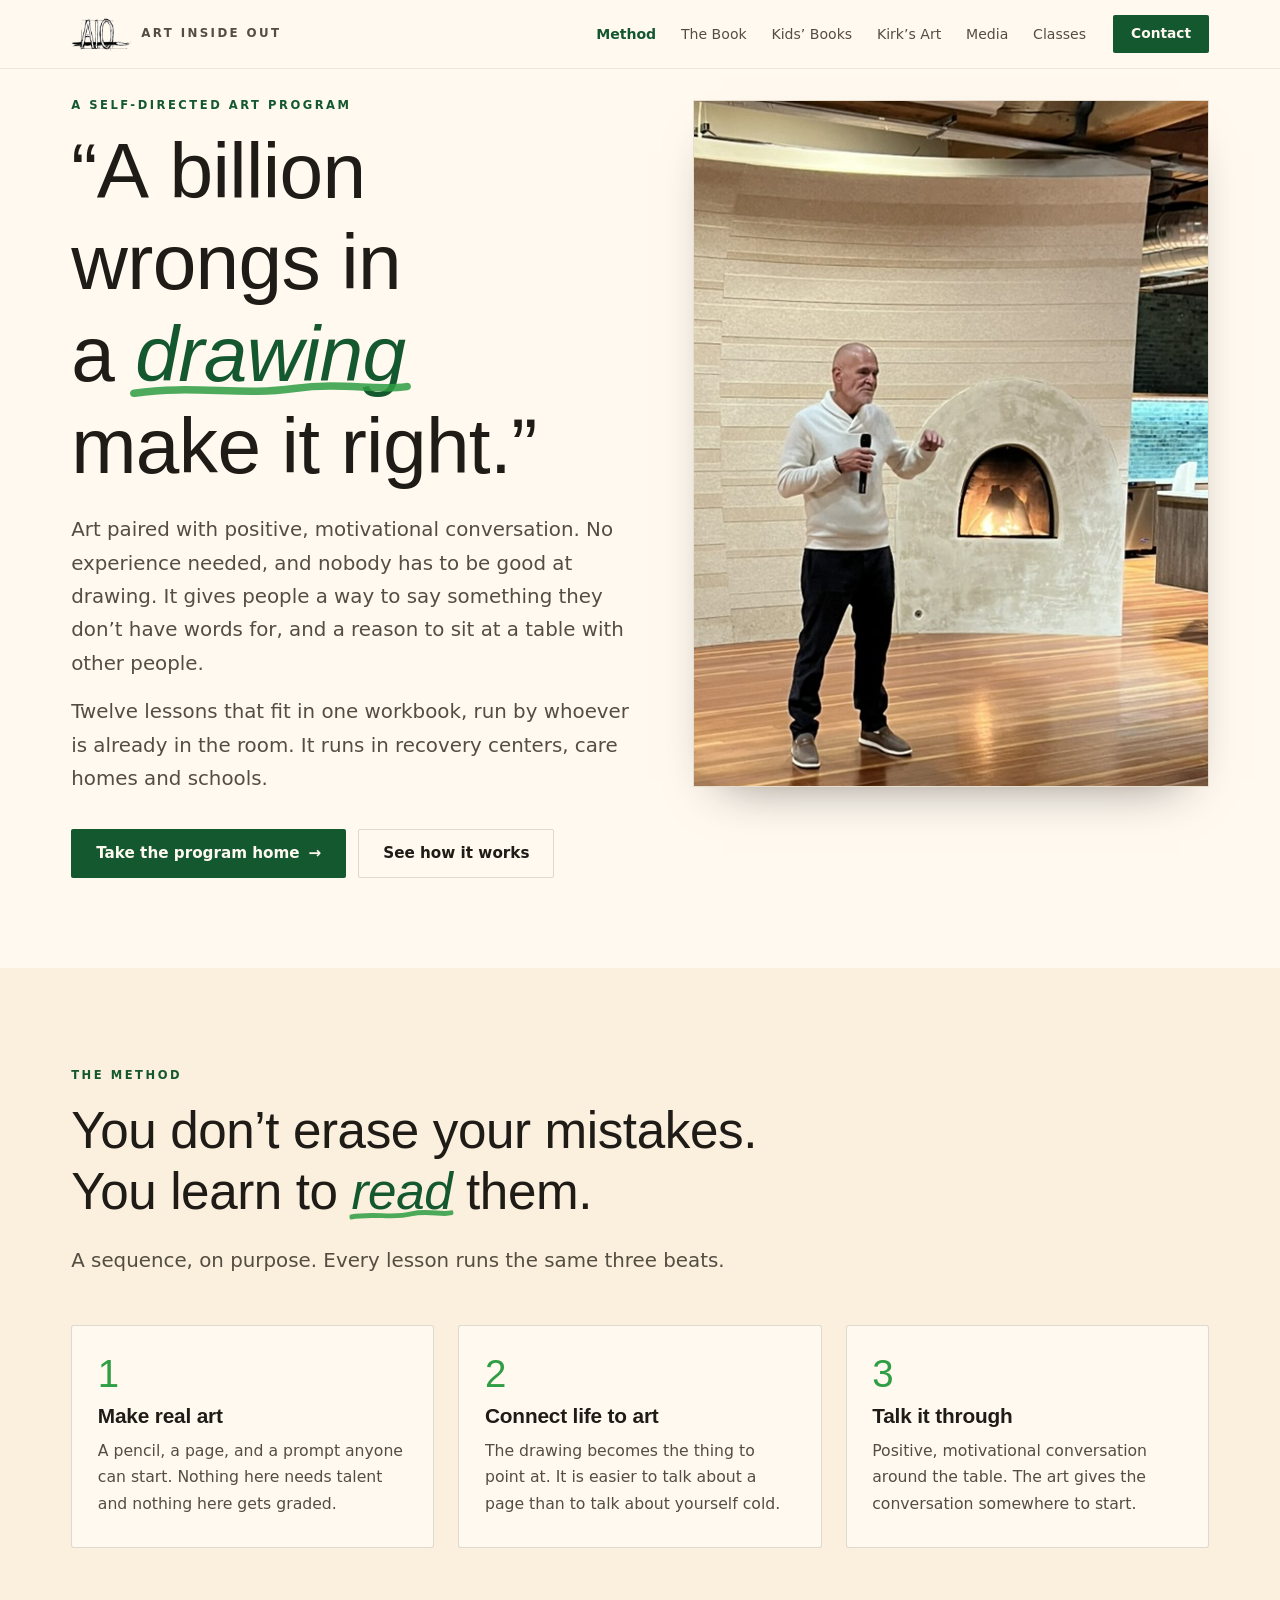
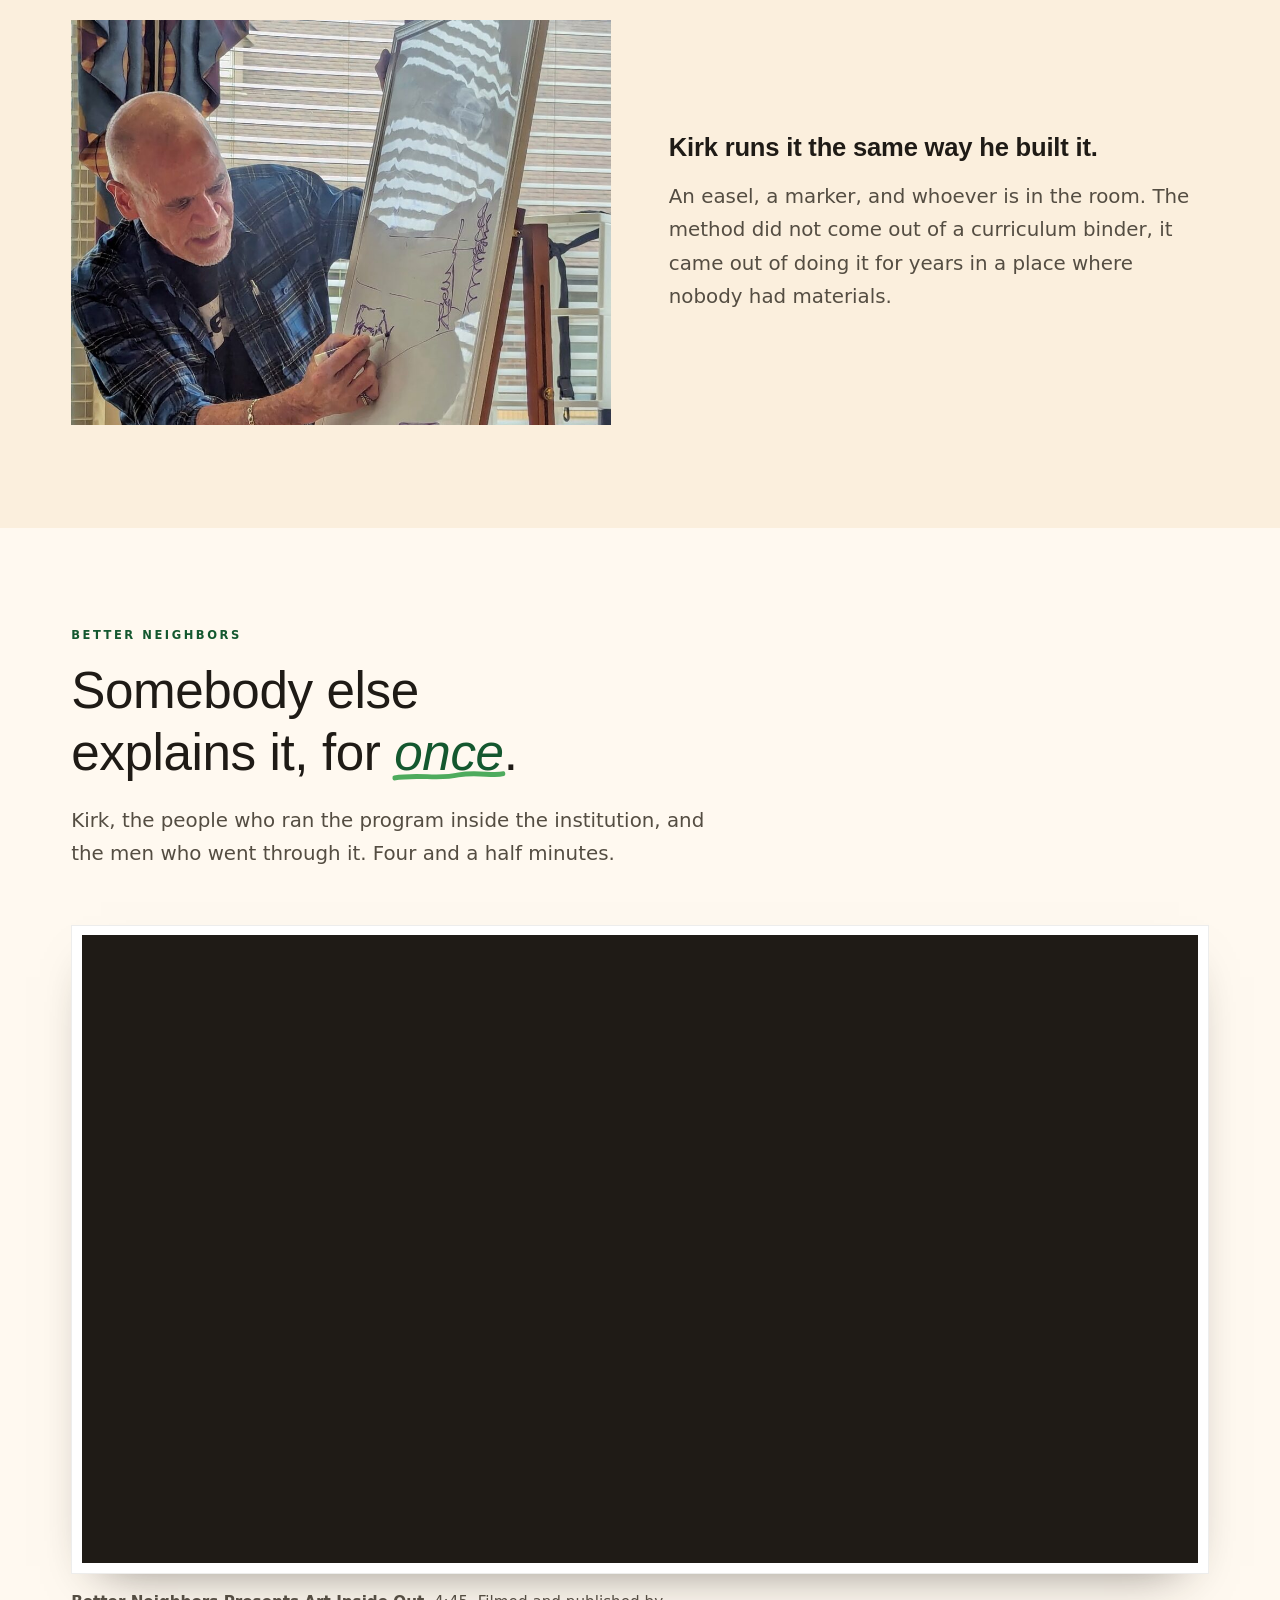
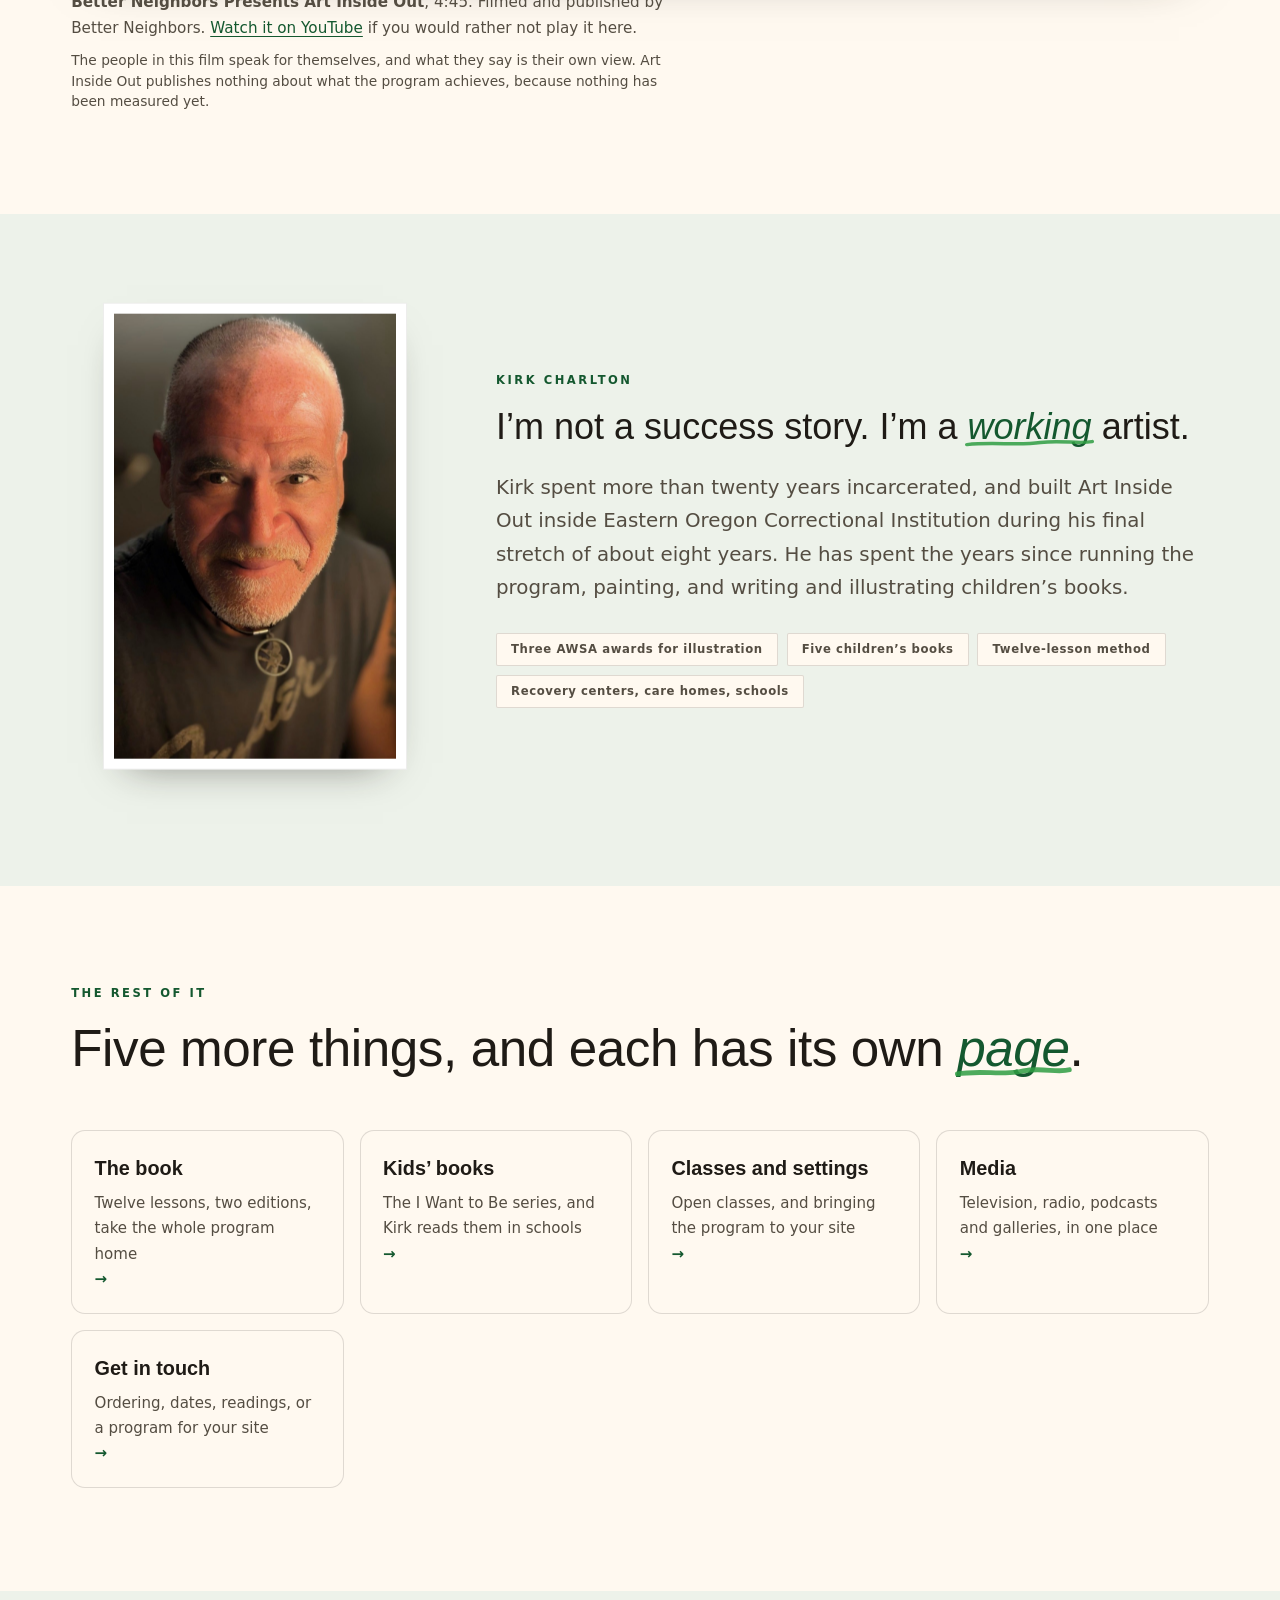
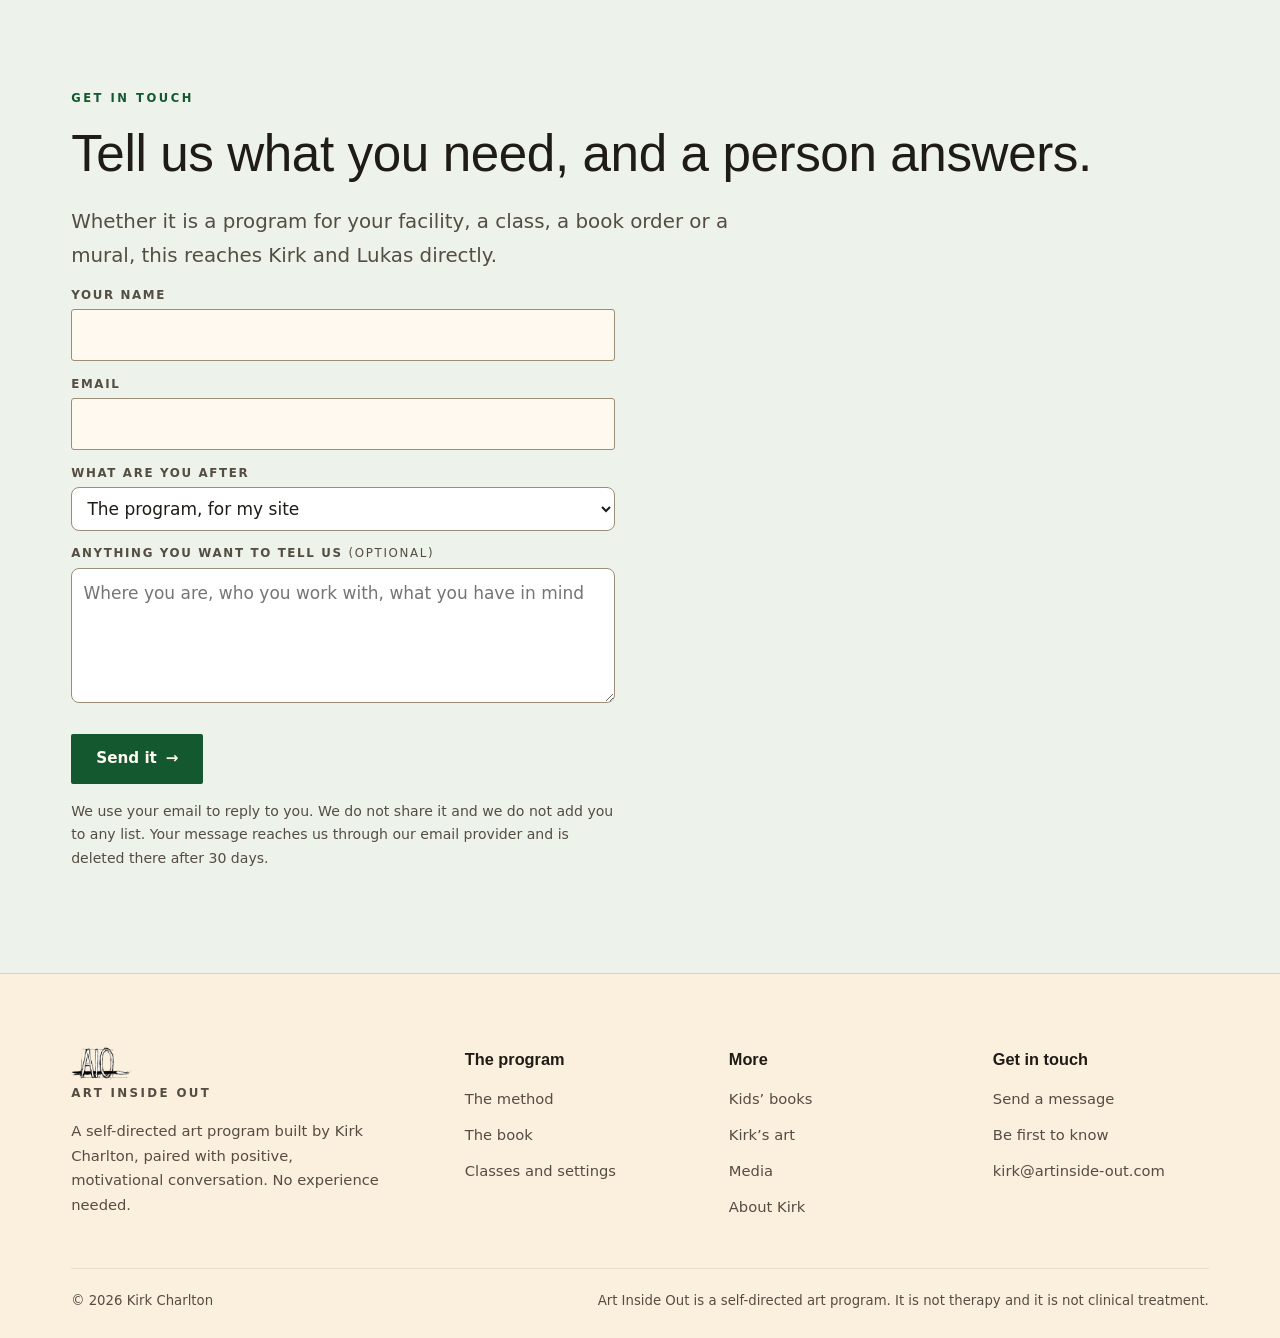
==== commit 20f98045: "Publish site from forge Built from clients/AIO/site. Internal design comments stripped from this cop" ====
--- a/index.html
+++ b/index.html
@@ -4,7 +4,7 @@
 <meta charset="utf-8" />
 <meta name="viewport" content="width=device-width, initial-scale=1" />
 <title>Art Inside Out, a self-directed art program by Kirk Charlton</title>
-<meta name="description" content="Art paired with positive, motivational conversation. Built by Kirk Charlton inside Eastern Oregon Correctional Institution, and now run in recovery centers, care homes and schools." />
+<meta name="description" content="Art paired with positive, motivational conversation. Twelve lessons, no experience needed, running in recovery centers, care homes and schools." />
 
 <link rel="canonical" href="https://artinside-out.com/" />
 <link rel="icon" href="assets/photos/favicon.png" sizes="any" />
@@ -14,14 +14,14 @@
 <meta property="og:site_name" content="Art Inside Out" />
 <meta property="og:url" content="https://artinside-out.com/" />
 <meta property="og:title" content="Art Inside Out, a self-directed art program by Kirk Charlton" />
-<meta property="og:description" content="Art paired with positive, motivational conversation. Built by Kirk Charlton inside Eastern Oregon Correctional Institution, and now run in recovery centers, care homes and schools." />
+<meta property="og:description" content="Art paired with positive, motivational conversation. Twelve lessons, no experience needed, running in recovery centers, care homes and schools." />
 <meta property="og:image" content="https://artinside-out.com/assets/photos/og-card.jpg" />
 <meta property="og:image:width" content="1200" />
 <meta property="og:image:height" content="630" />
 <meta property="og:image:alt" content="A hand-painted aquarium mural covering the walls of a common room, painted by people who ran the Art Inside Out program." />
 <meta name="twitter:card" content="summary_large_image" />
 <meta name="twitter:title" content="Art Inside Out, a self-directed art program by Kirk Charlton" />
-<meta name="twitter:description" content="Art paired with positive, motivational conversation. Built by Kirk Charlton inside Eastern Oregon Correctional Institution, and now run in recovery centers, care homes and schools." />
+<meta name="twitter:description" content="Art paired with positive, motivational conversation. Twelve lessons, no experience needed, running in recovery centers, care homes and schools." />
 <meta name="twitter:image" content="https://artinside-out.com/assets/photos/og-card.jpg" />
 <link rel="stylesheet" href="assets/styles.css" />
 </head>
@@ -41,12 +41,12 @@
       <li><a href="index.html#method">Method</a></li>
       <li><a href="book.html">The Book</a></li>
       <li><a href="kids.html">Kids&rsquo; Books</a></li>
+      <li><a href="art.html">Kirk&rsquo;s Art</a></li>
       <li><a href="media.html">Media</a></li>
       <li><a href="classes.html">Classes</a></li>
-      <li><a href="index.html#kirk">Kirk</a></li>
     </ul>
 
-    <a class="btn btn--solid btn--nav" href="notify.html">Get notified</a>
+    <a class="btn btn--solid btn--nav" href="contact.html">Contact</a>
   </div>
 </header>
 
@@ -63,10 +63,10 @@
           nobody has to be good at drawing. It gives people a way to say something they
           don&rsquo;t have words for, and a reason to sit at a table with other people.
         </p>
+        
         <p class="lede rise d2" style="margin-top:.95rem">
-          Kirk Charlton built it inside Eastern Oregon Correctional Institution while
-          serving his own sentence. It has since run in recovery centers, care homes
-          and schools.
+          Twelve lessons that fit in one workbook, run by whoever is already in the
+          room. It runs in recovery centers, care homes and schools.
         </p>
         <div class="hero-cta rise d3">
           <a class="btn btn--solid" href="book.html">Take the program home <span class="arw" aria-hidden="true">&rarr;</span></a>
@@ -125,40 +125,40 @@
     </div>
   </div>
 </section>
-<section class="band" id="orbit" data-drift>
-  <div class="wrap">
-    <div class="duo" style="margin-top:0">
-      <div>
-        <p class="label rise">At a glance</p>
-        <h2 class="paint">One method, four places it ends <span class="nb"><span class="mark">up<svg viewBox="0 0 260 20" preserveAspectRatio="none" aria-hidden="true"><path d="M5 13 C 60 6, 106 16, 152 8 C 198 2, 230 11, 255 6" /></svg></span>.</span></h2>
-        <p class="lede rise d1">
-          The same twelve lessons, whether it is a wall, an easel, a book somebody
-          works through alone, or a story read to a class.
-        </p>
-        <p class="rise d2" style="margin-top:1.6rem">
-          <a class="btn btn--ghost" href="#method">Back to the method <span class="arw" aria-hidden="true">&rarr;</span></a>
-        </p>
-      </div>
-
-      <div class="tiles">
-        <figure class="tile rise d1">
-          <img src="assets/photos/mural-detail.jpg" alt="A hand-painted underwater mural on a common room wall." />
-          <figcaption>On the wall</figcaption>
-        </figure>
-        <figure class="tile rise d1">
-          <img src="assets/photos/kirk-den.jpg" alt="Kirk Charlton at work in his studio." />
-          <figcaption>At the easel</figcaption>
-        </figure>
-        <figure class="tile rise d2">
-          <img src="assets/photos/booklets.jpg" alt="A fanned stack of Art Inside Out booklets." />
-          <figcaption>In the book</figcaption>
-        </figure>
-        <figure class="tile rise d2">
-          <img src="assets/photos/kid-detail.jpg" alt="One of the I Want to Be books on a table." />
-          <figcaption>In their hands</figcaption>
-        </figure>
-      </div>
-    </div>
+
+<section class="band" id="film" data-drift>
+  <div class="wrap">
+    <div class="film-head">
+      <p class="label rise">Better Neighbors</p>
+      <h2 class="paint">Somebody else explains it, for <span class="nb"><span class="mark">once<svg viewBox="0 0 260 20" preserveAspectRatio="none" aria-hidden="true"><path d="M5 13 C 60 6, 106 16, 152 8 C 198 2, 230 11, 255 6" /></svg></span>.</span></h2>
+      <p class="lede rise d1">
+        Kirk, the people who ran the program inside the institution, and the men
+        who went through it. Four and a half minutes.
+      </p>
+    </div>
+
+    <figure class="film">
+      <div class="player">
+        <iframe
+          src="https://www.youtube-nocookie.com/embed/_c42YGqEIDU?rel=0"
+          title="Better Neighbors Presents Art Inside Out"
+          loading="lazy"
+          referrerpolicy="strict-origin-when-cross-origin"
+          allow="accelerometer; clipboard-write; encrypted-media; gyroscope; picture-in-picture; web-share"
+          allowfullscreen></iframe>
+      </div>
+      
+      
+      <figcaption>
+        <strong>Better Neighbors Presents Art Inside Out</strong>, 4:45.
+        Filmed and published by Better Neighbors.
+        <a href="https://www.youtube.com/watch?v=_c42YGqEIDU" rel="noopener">Watch it on YouTube</a>
+        if you would rather not play it here.
+        <br><span class="film-note">The people in this film speak for themselves, and what they
+        say is their own view. Art Inside Out publishes nothing about what the program achieves,
+        because nothing has been measured yet.</span>
+      </figcaption>
+    </figure>
   </div>
 </section>
 <section class="band band-sage" id="kirk" data-drift>
@@ -209,11 +209,71 @@
         <b>Media</b>
         <span>Television, radio, podcasts and galleries, in one place <span class="arw" aria-hidden="true">&rarr;</span></span>
       </a>
-      <a href="notify.html">
+      <a href="contact.html">
         <b>Get in touch</b>
         <span>Ordering, dates, readings, or a program for your site <span class="arw" aria-hidden="true">&rarr;</span></span>
       </a>
     </nav>
+  </div>
+</section>
+
+<section class="band band-sage" id="enquire" data-drift>
+  <div class="wrap">
+    <p class="label rise">Get in touch</p>
+    <h2 class="paint rise">Tell us what you need, and a person answers.</h2>
+    <p class="lede rise d1">Whether it is a program for your facility, a class, a book order or a mural, this reaches Kirk and Lukas directly.</p>
+
+    
+    <form data-lead-form data-lead-source="home" class="lead-form rise d1"
+          method="post" action="#enquire" onsubmit="return false;" novalidate>
+      <label class="field">
+        <span>Your name</span>
+        <input type="text" name="name" autocomplete="name" required />
+      </label>
+      <label class="field">
+        <span>Email</span>
+        <input type="email" name="email" autocomplete="email" required />
+      </label>
+      <label class="field">
+        <span>What are you after</span>
+        <select name="interest">
+          <option value="program">The program, for my site</option>
+          <option value="books">Books</option>
+          <option value="classes">A class or workshop</option>
+          <option value="speaking">Speaking or an event</option>
+          <option value="mural">A mural or artwork</option>
+          <option value="other">Something else</option>
+        </select>
+      </label>
+      <label class="field">
+        <span>Anything you want to tell us <em>(optional)</em></span>
+        <textarea name="note" rows="4" placeholder="Where you are, who you work with, what you have in mind"></textarea>
+      </label>
+
+      
+      <div class="hp" aria-hidden="true">
+        <label>Company (leave this empty)
+          <input type="text" name="company" tabindex="-1" autocomplete="off" />
+        </label>
+      </div>
+
+      <p style="margin-top:1.4rem">
+        <button class="btn btn--solid" type="submit">Send it <span class="arw" aria-hidden="true">&rarr;</span></button>
+      </p>
+
+      <p class="lead-status" data-lead-status hidden></p>
+
+      <div class="result" data-lead-fallback hidden>
+        Copy the message below and email it to us and we will pick it up.
+        <textarea data-lead-copy readonly aria-label="Your message, ready to copy"></textarea>
+      </div>
+
+      <p class="lead-fine">We use your email to reply to you. We do not share it and we do not add you to any list. Your message reaches us through our email provider and is deleted there after 30 days.</p>
+    </form>
+
+    <noscript>
+      <p class="lede">Email us at <a href="mailto:kirk@artinside-out.com">kirk@artinside-out.com</a> and we will come straight back to you.</p>
+    </noscript>
   </div>
 </section>
 
@@ -242,6 +302,7 @@
         <h4>More</h4>
         <ul>
           <li><a href="kids.html">Kids&rsquo; books</a></li>
+          <li><a href="art.html">Kirk&rsquo;s art</a></li>
           <li><a href="media.html">Media</a></li>
           <li><a href="index.html#kirk">About Kirk</a></li>
         </ul>
@@ -249,7 +310,8 @@
       <div>
         <h4>Get in touch</h4>
         <ul>
-          <li><a href="notify.html">Send a message</a></li>
+          <li><a href="contact.html">Send a message</a></li>
+          <li><a href="notify.html">Be first to know</a></li>
           <li><a href="mailto:kirk@artinside-out.com">kirk@artinside-out.com</a></li>
         </ul>
       </div>
@@ -262,5 +324,7 @@
 </footer>
 
 <script src="assets/site.js"></script>
+<script src="assets/lead-config.js"></script>
+<script src="assets/lead.js"></script>
 </body>
 </html>
--- a/assets/styles.css
+++ b/assets/styles.css
@@ -159,6 +159,19 @@
 .hero-photo img{width:100%;height:100%;object-fit:cover;object-position:50% 50%}
 
 @media (max-width:1000px){.hero-photo{aspect-ratio:4/5}}
+
+.film-head{max-width:62ch}
+.film{margin:clamp(2.2rem,4.5vw,3.4rem) 0 0}
+
+.player{
+  background:#fff;padding:.6rem;border:1px solid var(--rule-2);
+  box-shadow:0 22px 50px -30px rgba(31,27,22,.6);
+}
+.player>iframe{display:block;width:100%;aspect-ratio:16/9;height:auto;border:0;background:var(--ink)}
+.film figcaption{margin-top:1rem;color:var(--soft);font-size:.95rem;max-width:62ch}
+.film figcaption a{color:var(--forest);text-decoration:underline;text-underline-offset:.18em}
+
+.film-note{display:block;margin-top:.55rem;font-size:.86rem;line-height:1.5;color:var(--soft)}
 
 .tiles{display:grid;grid-template-columns:repeat(2,1fr);gap:1rem}
 .tile{margin:0;position:relative}
@@ -380,7 +393,9 @@
 
 .nav-links a:focus-visible,
 .brand:focus-visible,
-.burger:focus-visible{
+.burger:focus-visible,
+
+.player>iframe:focus-visible{
   outline:3px solid var(--ink);outline-offset:3px;border-radius:2px;
   box-shadow:0 0 0 6px rgba(246,176,30,.55);
 }
@@ -461,3 +476,67 @@
 .rsv-status{font:600 .82rem/1.35 var(--text);color:var(--soft)}
 .rsv-status.is-bad{color:#8A1B1B}
 .rsv-done{margin:0;font:400 1rem/1.55 var(--text);color:var(--ink)}
+
+.lead-form { max-width: 34rem; }
+
+.lead-form select,
+.lead-form textarea {
+  width: 100%;
+  font: inherit;
+  color: var(--ink, #1F1B16);
+  background: #fff;
+  
+  border: 1px solid #9C8E76;
+  border-radius: 8px;
+  padding: .6rem .7rem;
+}
+
+.lead-form input[type="text"],
+.lead-form input[type="email"] {
+  border: 1px solid #9C8E76;
+}
+
+.lead-form textarea { resize: vertical; min-height: 6rem; }
+
+.lead-form select:focus-visible,
+.lead-form textarea:focus-visible,
+.lead-form input:focus-visible {
+  
+  outline: 3px solid #14582F;
+  outline-offset: 2px;
+  box-shadow: 0 0 0 6px rgba(246,176,30,.55);
+}
+
+.lead-form .field em { font-style: normal; color: var(--soft); font-weight: 400; }
+
+.hp {
+  position: absolute;
+  left: -9999px;
+  width: 1px;
+  height: 1px;
+  overflow: hidden;
+}
+
+.lead-status {
+  margin-top: 1rem;
+  padding: .75rem .9rem;
+  border-radius: 8px;
+  border-left: 4px solid;
+  font-size: .97rem;
+  line-height: 1.5;
+}
+
+.lead-status--info  { background: #EDF2EA; border-color: #14582F; color: #1F1B16; }
+.lead-status--good  { background: #E4EFE4; border-color: #14582F; color: #14321F; }
+.lead-status--warn  { background: #FBEFDD; border-color: #6E4700; color: #3A2A08; }
+.lead-status--error { background: #FBE6E2; border-color: #8A2116; color: #3F120C; }
+
+.lead-fine {
+  margin-top: 1rem;
+  font-size: .88rem;
+  color: var(--muted, #544D42);
+}
+
+@media (prefers-reduced-motion: reduce) {
+  .lead-form .rise { animation: none; transform: none; }
+}
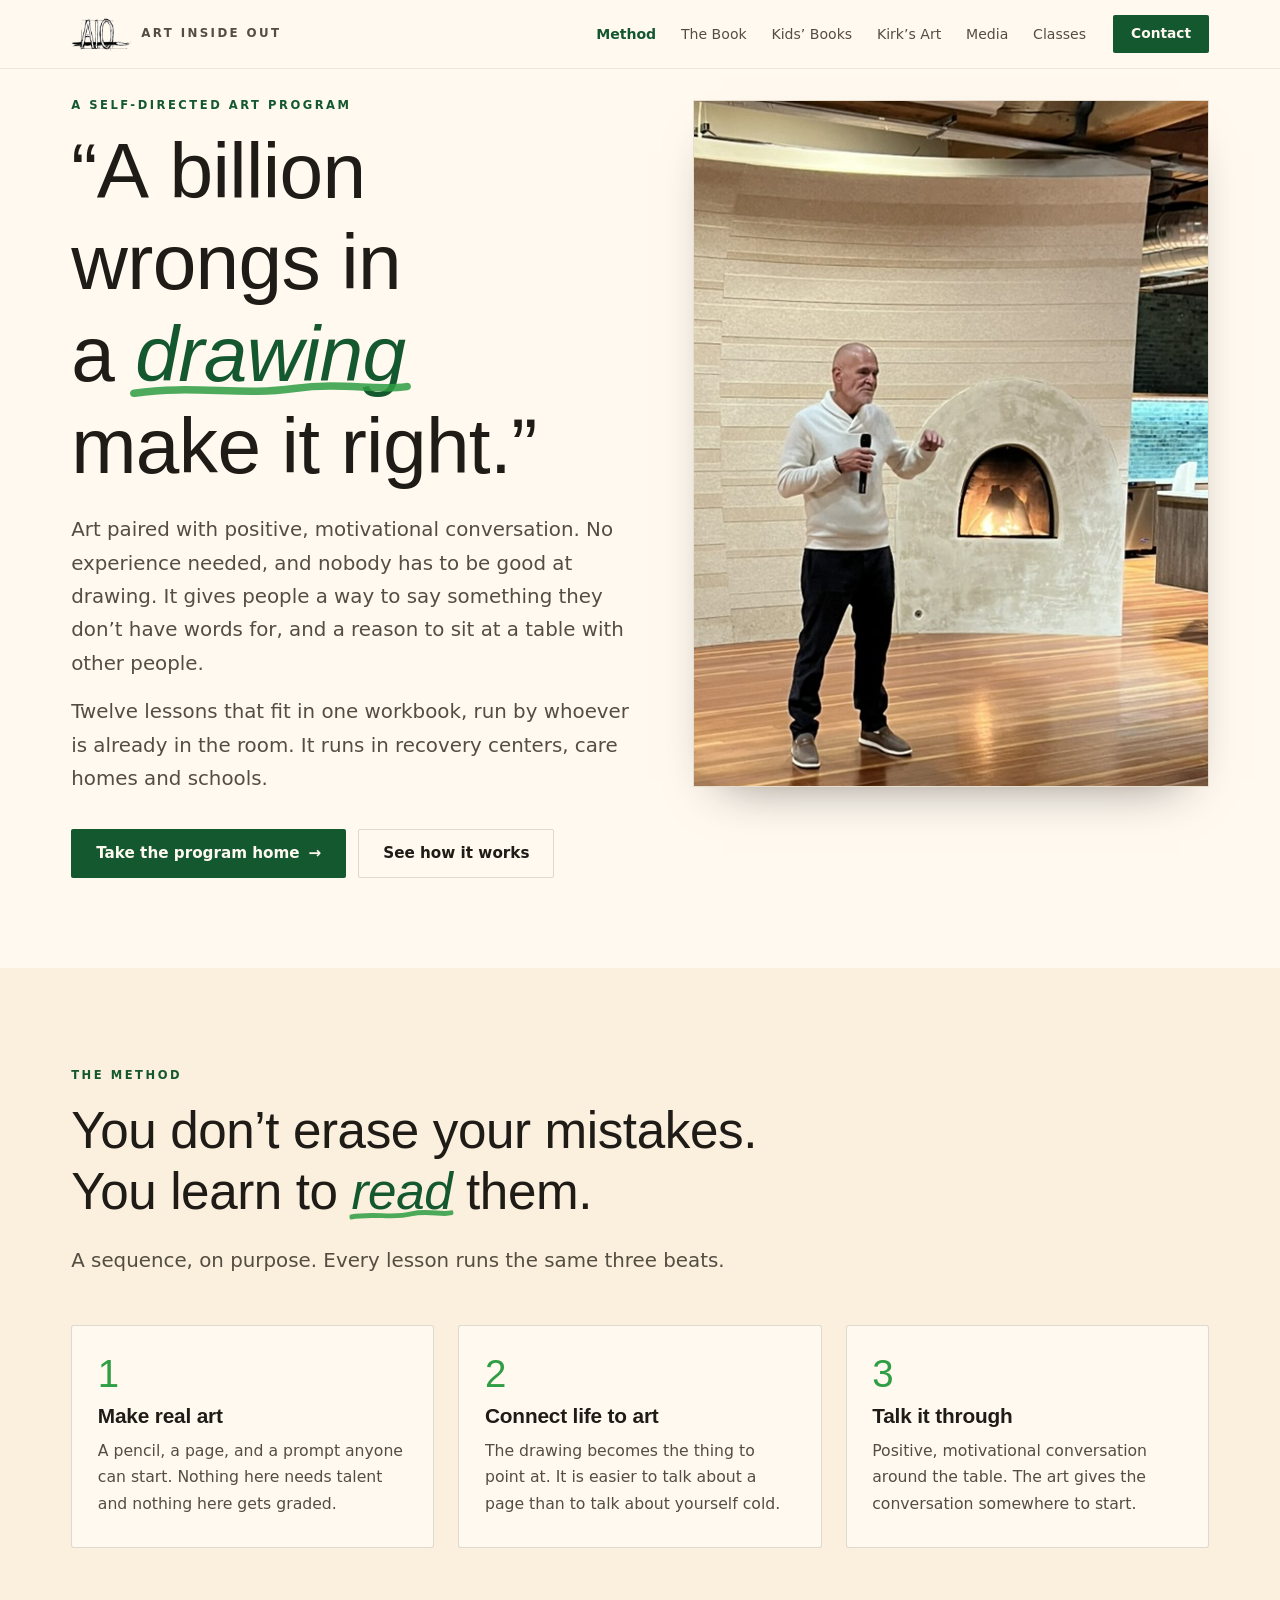
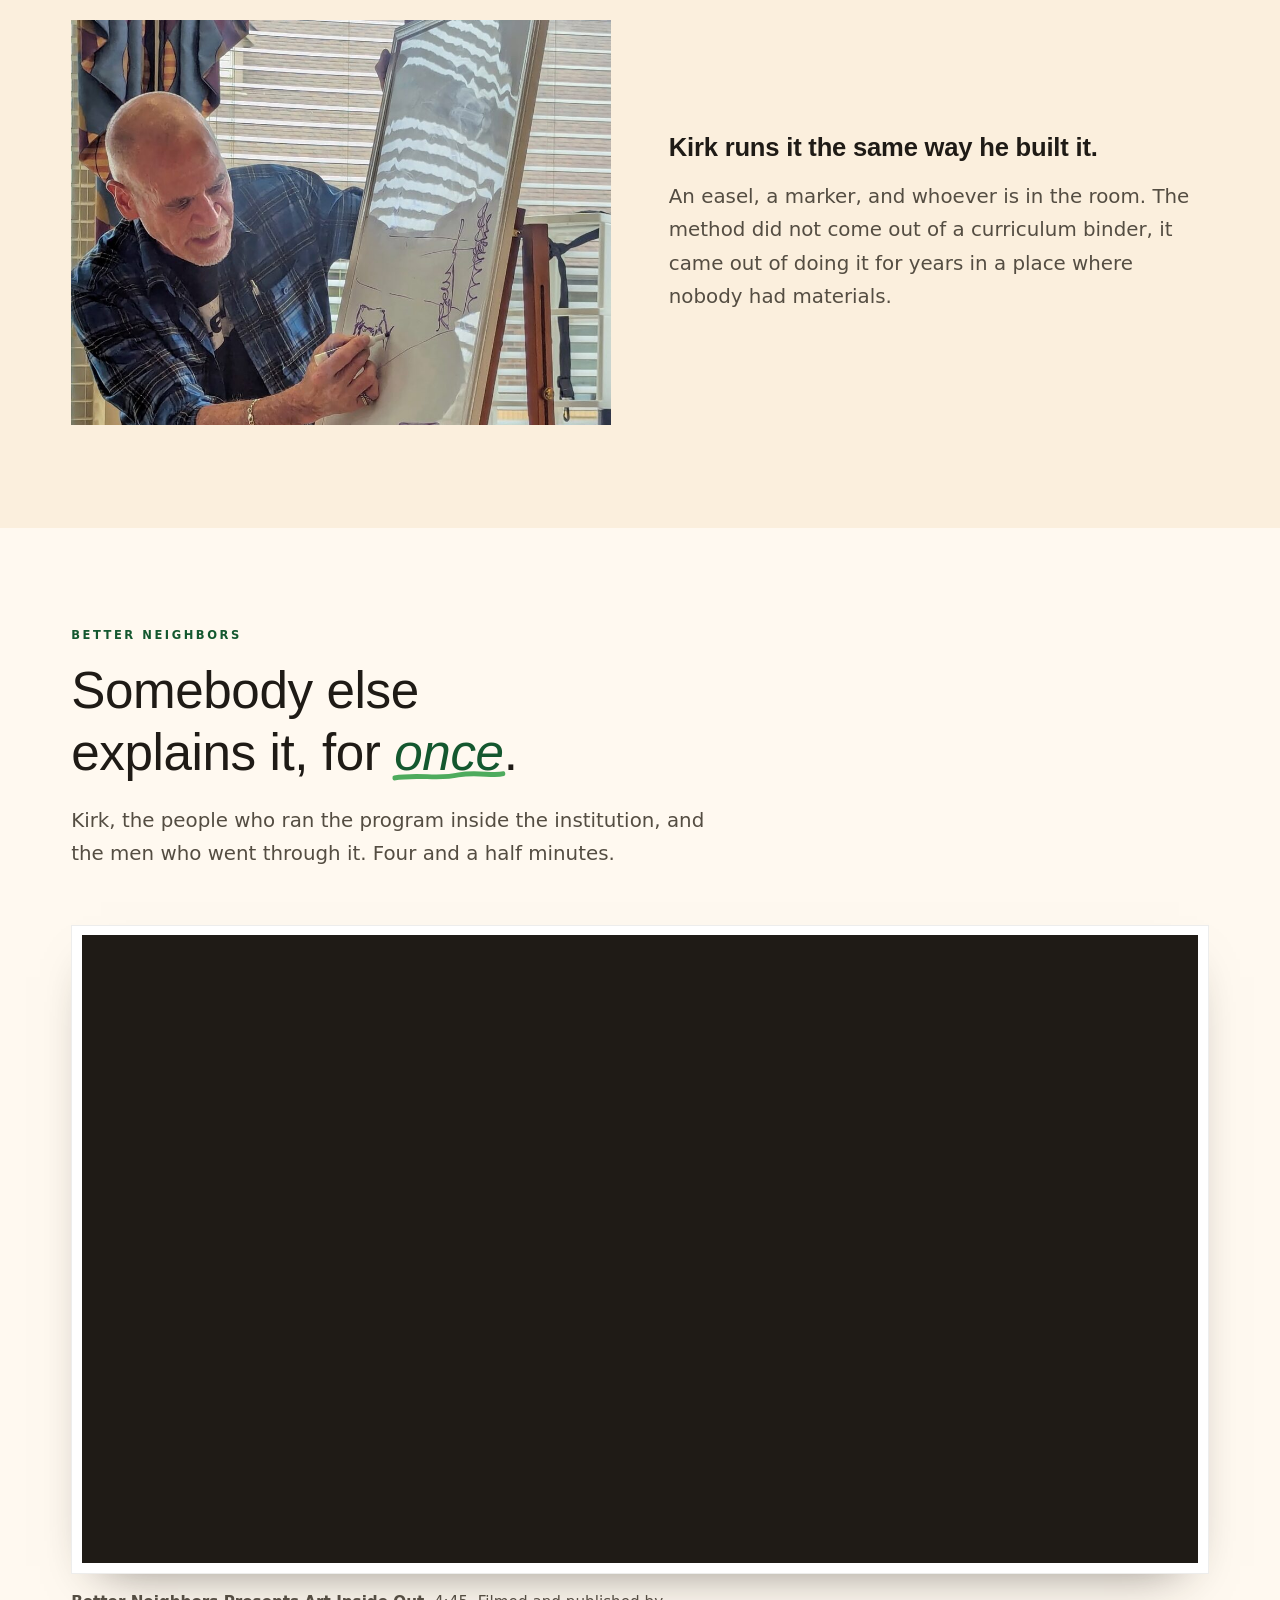
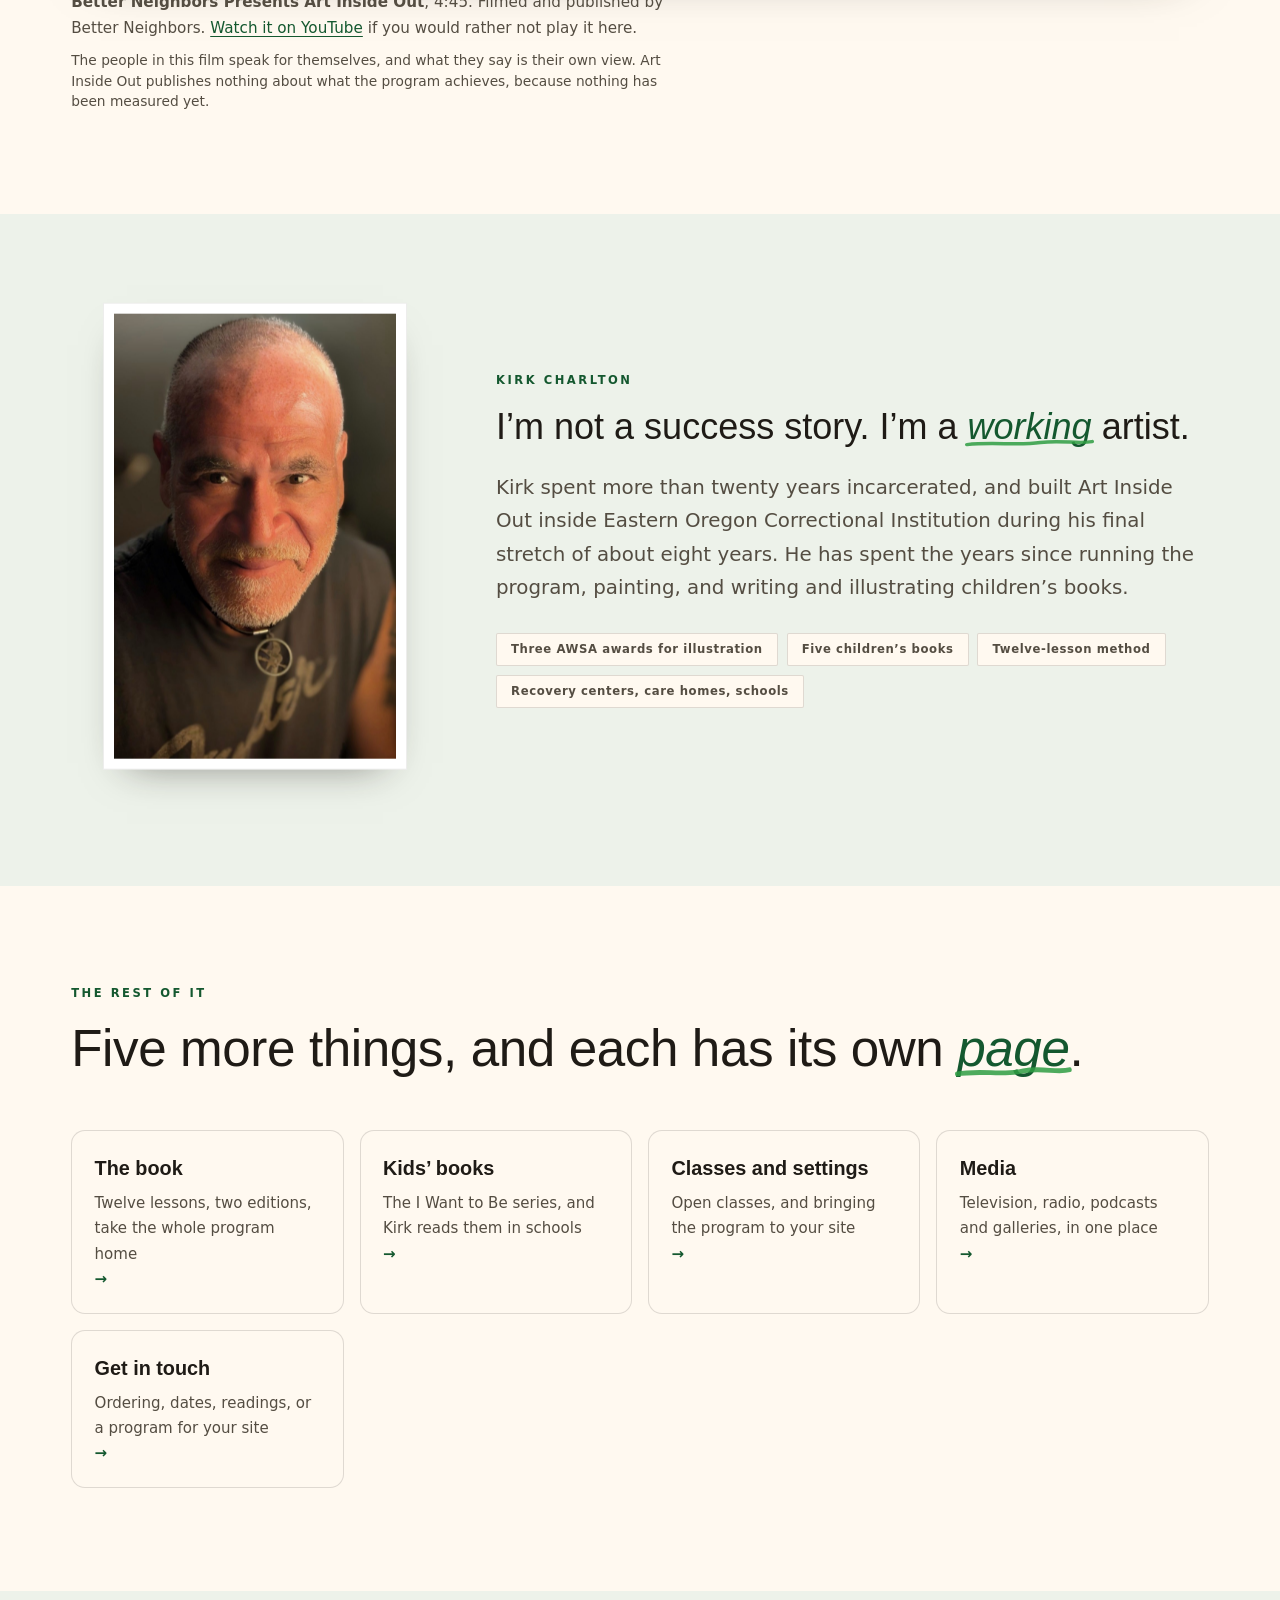
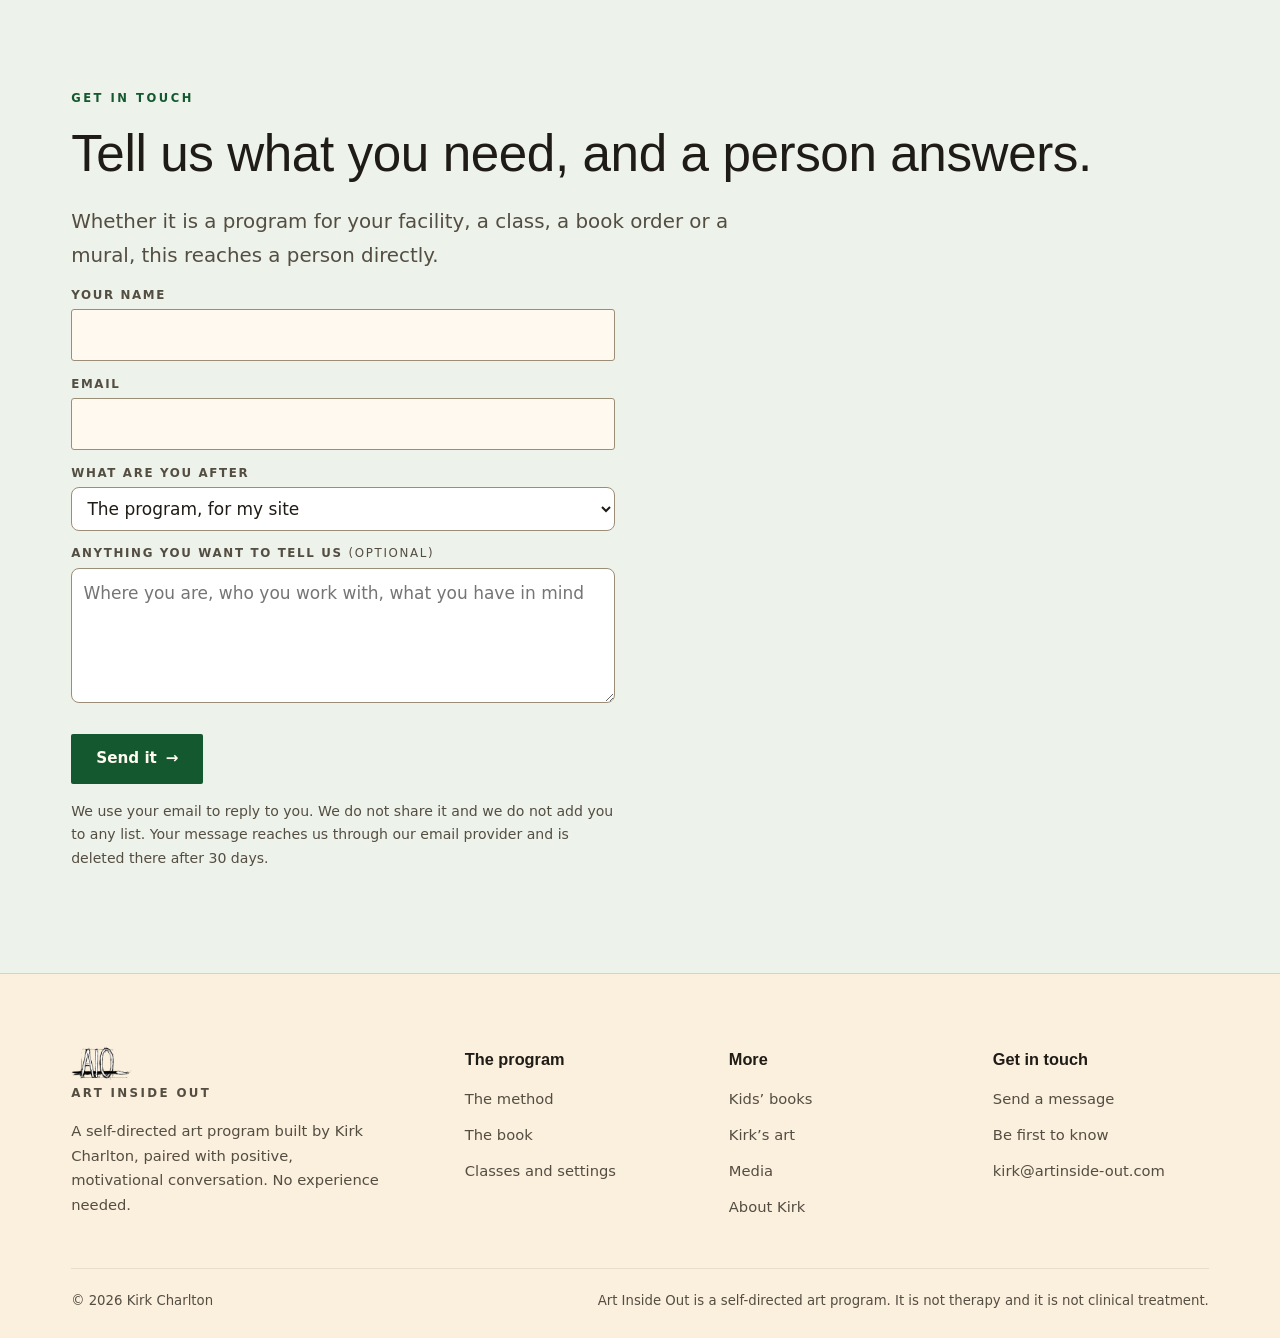
==== commit c18390b9: "Publish site from forge Built from clients/AIO/site. Internal design comments stripped from this cop" ====
--- a/index.html
+++ b/index.html
@@ -221,7 +221,8 @@
   <div class="wrap">
     <p class="label rise">Get in touch</p>
     <h2 class="paint rise">Tell us what you need, and a person answers.</h2>
-    <p class="lede rise d1">Whether it is a program for your facility, a class, a book order or a mural, this reaches Kirk and Lukas directly.</p>
+    
+    <p class="lede rise d1">Whether it is a program for your facility, a class, a book order or a mural, this reaches a person directly.</p>
 
     
     <form data-lead-form data-lead-source="home" class="lead-form rise d1"
--- a/assets/styles.css
+++ b/assets/styles.css
@@ -517,6 +517,12 @@
   overflow: hidden;
 }
 
+.lead-check {
+  margin-top: 1.2rem;
+  max-width: 100%;
+}
+.lead-check:empty { margin-top: 0; }
+
 .lead-status {
   margin-top: 1rem;
   padding: .75rem .9rem;
